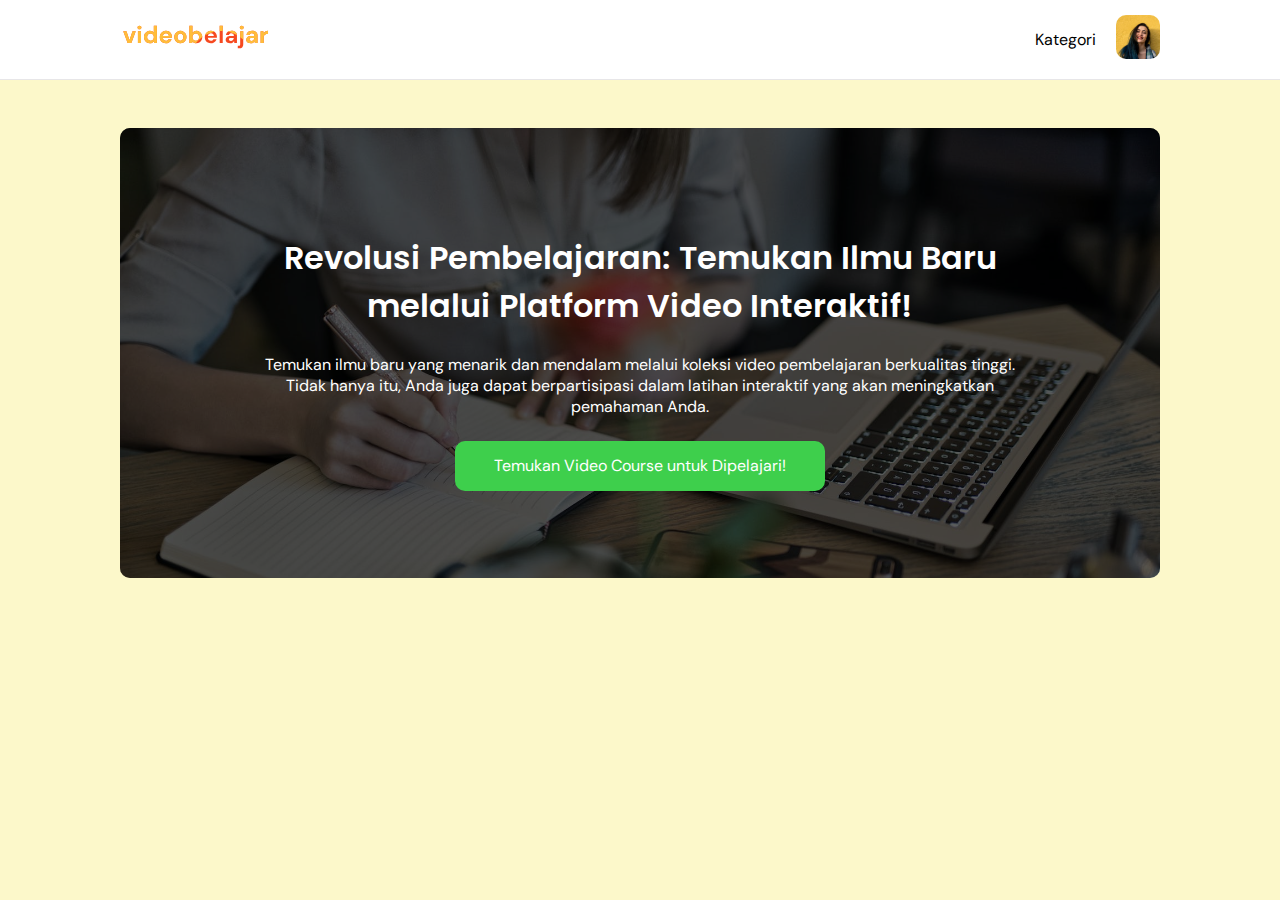
==== index.html @ d89c7fb4 "menambahkan banner utama" ====
<!DOCTYPE html>
<html lang="en">
<head>
    <meta charset="UTF-8">
    <meta name="viewport" content="width=device-width, initial-scale=1.0">
    <link rel="stylesheet" href="Styles/styles index.css">
    <link rel="preconnect" href="https://fonts.googleapis.com">
    <link rel="preconnect" href="https://fonts.gstatic.com" crossorigin>
    <link href="https://fonts.googleapis.com/css2?family=DM+Sans:ital,opsz,wght@0,9..40,100..1000;1,9..40,100..1000&family=Lato:ital,wght@0,100;0,300;0,400;0,700;0,900;1,100;1,300;1,400;1,700;1,900&display=swap" rel="stylesheet">
    <link href="https://fonts.googleapis.com/css2?family=DM+Sans:ital,opsz,wght@0,9..40,100..1000;1,9..40,100..1000&family=Lato:ital,wght@0,100;0,300;0,400;0,700;0,900;1,100;1,300;1,400;1,700;1,900&family=Poppins:ital,wght@0,100;0,200;0,300;0,400;0,500;0,600;0,700;0,800;0,900;1,100;1,200;1,300;1,400;1,500;1,600;1,700;1,800;1,900&display=swap" rel="stylesheet">
    <link rel="stylesheet" href="https://cdnjs.cloudflare.com/ajax/libs/font-awesome/6.7.2/css/all.min.css" integrity="sha512-Evv84Mr4kqVGRNSgIGL/F/aIDqQb7xQ2vcrdIwxfjThSH8CSR7PBEakCr51Ck+w+/U6swU2Im1vVX0SVk9ABhg==" crossorigin="anonymous" referrerpolicy="no-referrer" />
</head>
<body>

    <header>
        <nav>
            <ul class="nav-bar">
                <li class="logo"><a href="index.html"><img src="img/Logo_videobelajar.svg" alt="logo"></a></li>
                <input type="checkbox" id="check">
                <span class="menu">
                    <li><a href="#">Kategori</a></li>
                    <li><a href="#"><img src="img/Icon/Avatar/Avatar.svg" alt=""></a></li>
                    <label for="check" class="close-menu"><i class="fas fa-times"></i></label>
                </span>
                <label for="check" class="open-menu"><i class="fas fa-bars"></i></label>
            </ul>
        </nav>
    </header>

    <div class="background-utama">
        <div class="gradient"></div>
        <div class="content">
            <h1>
                Revolusi Pembelajaran: Temukan Ilmu Baru melalui Platform Video Interaktif!
            </h1>

            <p>
                Temukan ilmu baru yang menarik dan mendalam melalui koleksi video pembelajaran berkualitas tinggi. Tidak hanya itu, Anda juga dapat berpartisipasi dalam latihan interaktif yang akan meningkatkan pemahaman Anda.
            </p>

            <button>
                Temukan Video Course untuk Dipelajari!
            </button>
        </div>
    </div>
    
</body>
</html>
---- Styles/styles index.css ----
*{
    box-sizing: border-box;
    margin: 0;
    padding: 0;
    font-family: 'DM Sans', sans-serif;
    /* font-size: 16px; */
}

h1{
    font-family: "Poppins", sans-serif;
    font-weight: 600;
}

body{
    background-color: #fcf8ca;
    display: flex;
    justify-content: center;
    /* align-items: center; */
    min-height: 100vh;
    padding: 128px 120px;
}


header{
    width: 100%;
    position: fixed;
    top: 0;
    left: 0;
    z-index: 100;
}


/* header */

.nav-bar{
    width: 100%;
    display: flex;
    justify-content: space-between;
    align-items: center;
    list-style: none;
    position: relative;
    border-bottom: 1px solid #3A35411F;
    height: 80px;
    padding: 12px 120px;
    background-color: white;
}

.menu {
    display: flex;
    gap: 20px;
    align-items: center;
}

.menu li a{
    display: inline-block;
    text-decoration: none;
    color: black;
}

.open-menu , .close-menu {
    position: absolute;
    color: black;
    cursor: pointer;
    font-size: 1.5rem;
    display: none;
}

.open-menu {
    top: 50%;
    right: 20px;
    transform: translateY(-50%);
}

.close-menu {
    top: 24px;
    right: 21px;
}

#check {
    display: none;
}

/* background utama */
.background-utama {
    width: 100%;
    height: 450px;
    background-image: url(../img/Background_Image/Backgorund_banner.jpg );
    background-size: cover;
    display: flex;
    justify-content: center;
    align-items: center;
    text-align: center;
    position: relative;
    border-radius: 10px;
    position: relative;
}

.content{
    height: 100%;
    width: 100%;
    color: white;
    display: flex;
    flex-direction: column;
    align-items: center;
    justify-content: center;
    padding: 82px 140px 64px 140px;
    gap: 24px;
    border-radius: 10px;
    z-index: 2;
}

.gradient{
    height: 100%;
    width: 100%;
    background-color: #000000CC;
    opacity: 80%;
    position: absolute;
    border-radius: 10px;
}

.background-utama .content button{
    width: 370px;
    height: 50px;
    background-color: #3ECF4C;
    border: none;
    border-radius: 10px;
    cursor: pointer;
    color: white;
    font-size: 1rem;
    
}


/* responsive*/
@media (max-width: 910px){
    /* penulisan */
    div *{
        font-size: 14px;
    }
    h1{
        font-size: 24px;
    }

    .nav-bar{
        padding: 16px 24px;
    }

    /* menampilkan hamburger menu */
    .menu{
        flex-direction: column-reverse;
        align-items: center;
        justify-content: center;
        width: 60%;
        height: 100vh;
        position: fixed;
        top: 0;
        right: -100%;
        z-index: 10;
        background-color: white;
        transition: all 0.2s ease-in-out;
    }
    
    .menu li{
        margin-top: 40px;
    }

    .open-menu, .close-menu{
        display: block;
    }
    #check:checked ~ .menu {
        right: 0;
    }

    /* banner utama */
    .background-utama{
        height: 550px;
        width: 320px;
    }
    .content{
        padding: 64px 20px;
    }

    .background-utama .content button{
        height: fit-content;
        width: fit-content;
    }
    
}
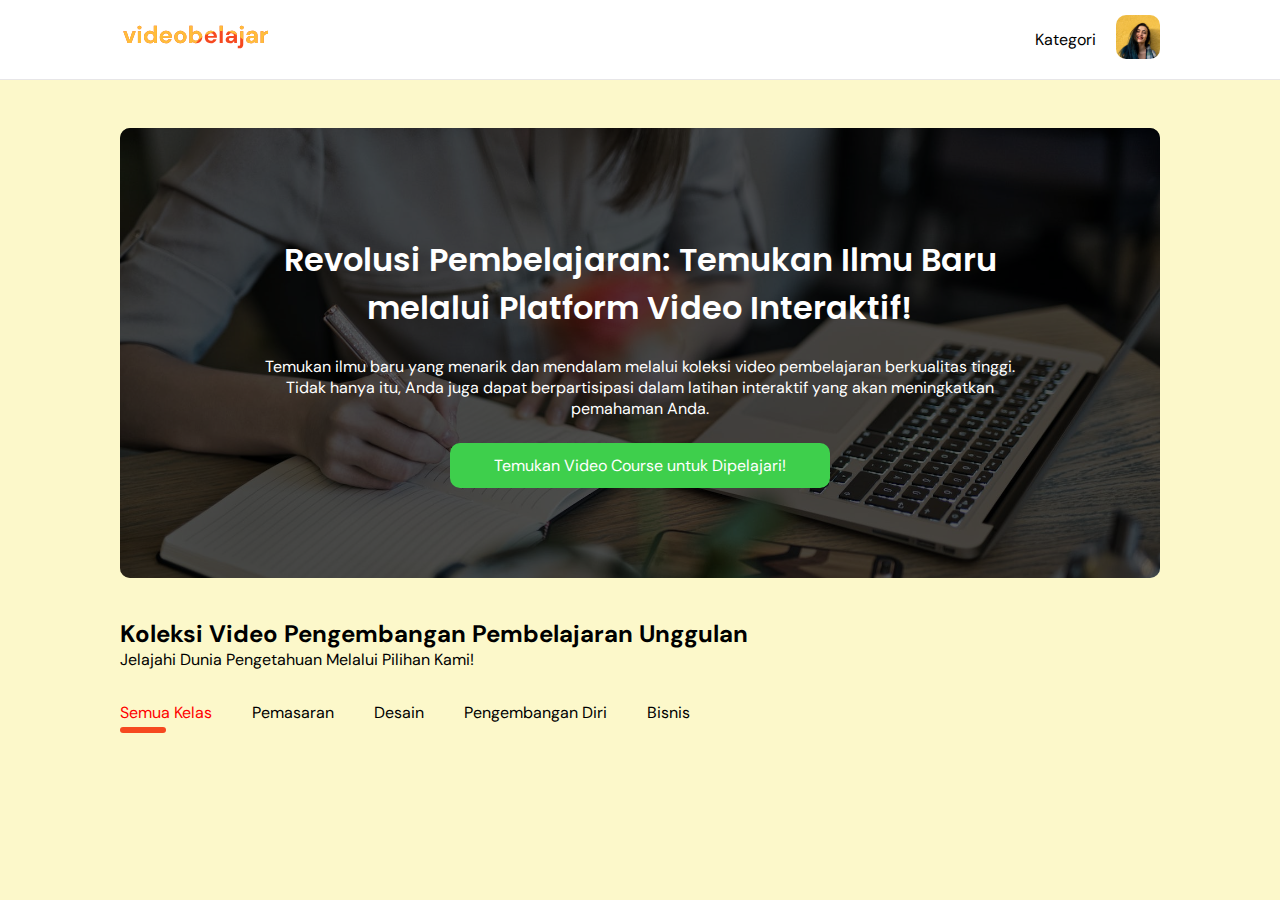
==== commit c64a8c60: "menambahkan kelksi judul dan kategori" ====
--- a/index.html
+++ b/index.html
@@ -43,6 +43,31 @@
             </button>
         </div>
     </div>
+
+    <div class="kumpulan-video">
+        <div class="judul-kumpulan">
+            <h2>
+                Koleksi Video Pengembangan Pembelajaran Unggulan
+            </h2>
+            <p>
+                Jelajahi Dunia Pengetahuan Melalui Pilihan Kami!
+            </p>
+        </div>
+
+        <div class="kategori-video">
+            <ul>
+                <li><span>Semua Kelas</span></li>
+                <li>Pemasaran</li>
+                <li>Desain</li>
+                <li>Pengembangan Diri</li>
+                <li>Bisnis</li>
+            </ul>
+        </div>
+
+        <div class="card">
+            
+        </div>
+    </div>
     
 </body>
 </html>--- a/Styles/styles index.css
+++ b/Styles/styles index.css
@@ -14,10 +14,13 @@
 body{
     background-color: #fcf8ca;
     display: flex;
-    justify-content: center;
+    align-items: center;
+    /* justify-content: center; */
     /* align-items: center; */
+    flex-direction: column;
     min-height: 100vh;
     padding: 128px 120px;
+    gap: 40px;
 }
 
 
@@ -119,16 +122,56 @@
 }
 
 .background-utama .content button{
-    width: 370px;
-    height: 50px;
+    width: 50%;
+    height: 15%;
     background-color: #3ECF4C;
     border: none;
     border-radius: 10px;
     cursor: pointer;
     color: white;
     font-size: 1rem;
-    
-}
+}
+
+/* kumpulan video */
+
+.kumpulan-video{
+    width: 100%;
+    display: flex;
+    flex-direction: column;
+    gap: 32px;    
+}
+.kategori-video{
+    position: relative;
+}
+
+.kategori-video ul{
+    display: flex;
+    align-items: center;
+    gap: 40px;
+}
+
+.kategori-video ul li{
+    display: inline-block;
+}
+
+.kategori-video ul li span{
+    color: red;
+    position: relative;
+}
+
+
+.kumpulan-video .kategori-video ul li span::after{
+    content: "";
+    position: absolute;
+    bottom: 0;
+    transform: translateY(10px);
+    left: 0;
+    width: 50%;
+    height: 6px;
+    background-color: #F64920;
+    border-radius: 10px;
+}
+
 
 
 /* responsive*/
@@ -143,6 +186,10 @@
 
     .nav-bar{
         padding: 16px 24px;
+    }
+
+    body{
+        padding: 100px 24px;
     }
 
     /* menampilkan hamburger menu */
@@ -172,17 +219,8 @@
     }
 
     /* banner utama */
-    .background-utama{
-        height: 550px;
-        width: 320px;
-    }
     .content{
         padding: 64px 20px;
     }
-
-    .background-utama .content button{
-        height: fit-content;
-        width: fit-content;
-    }
     
 }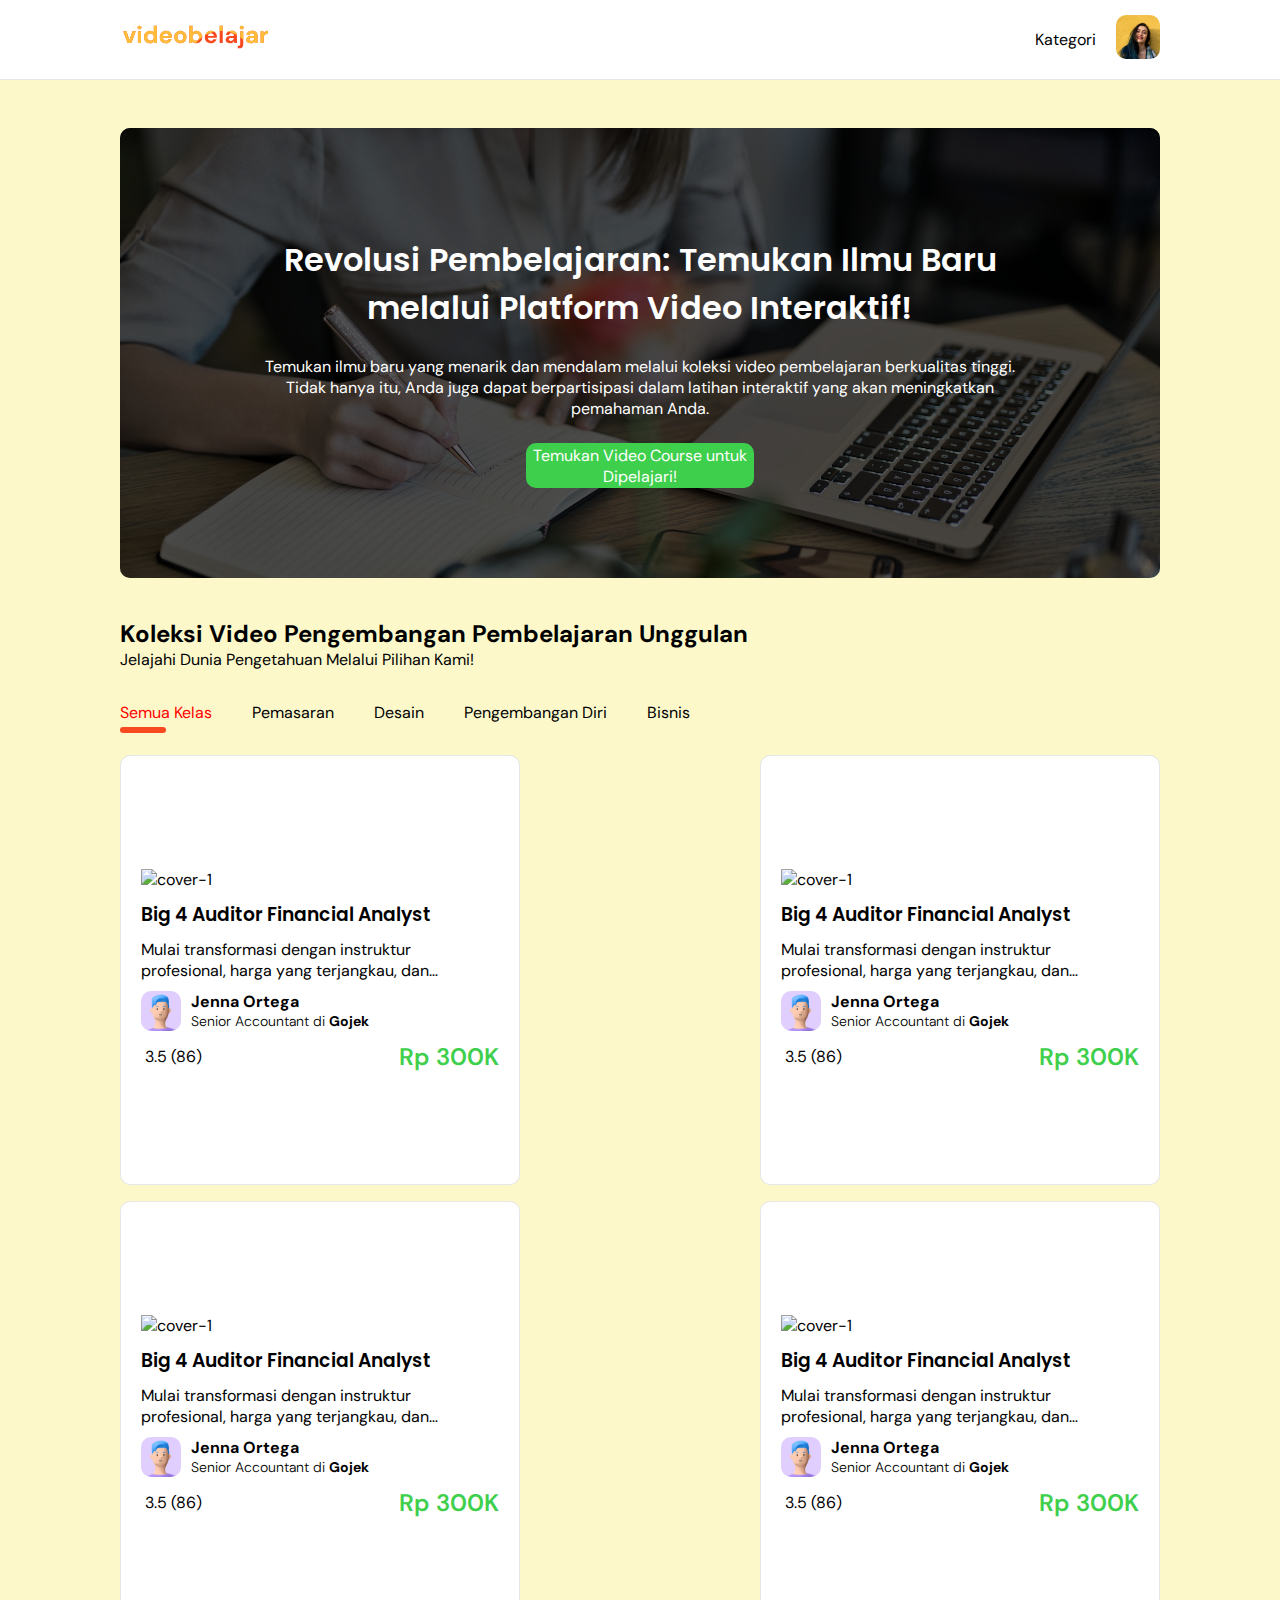
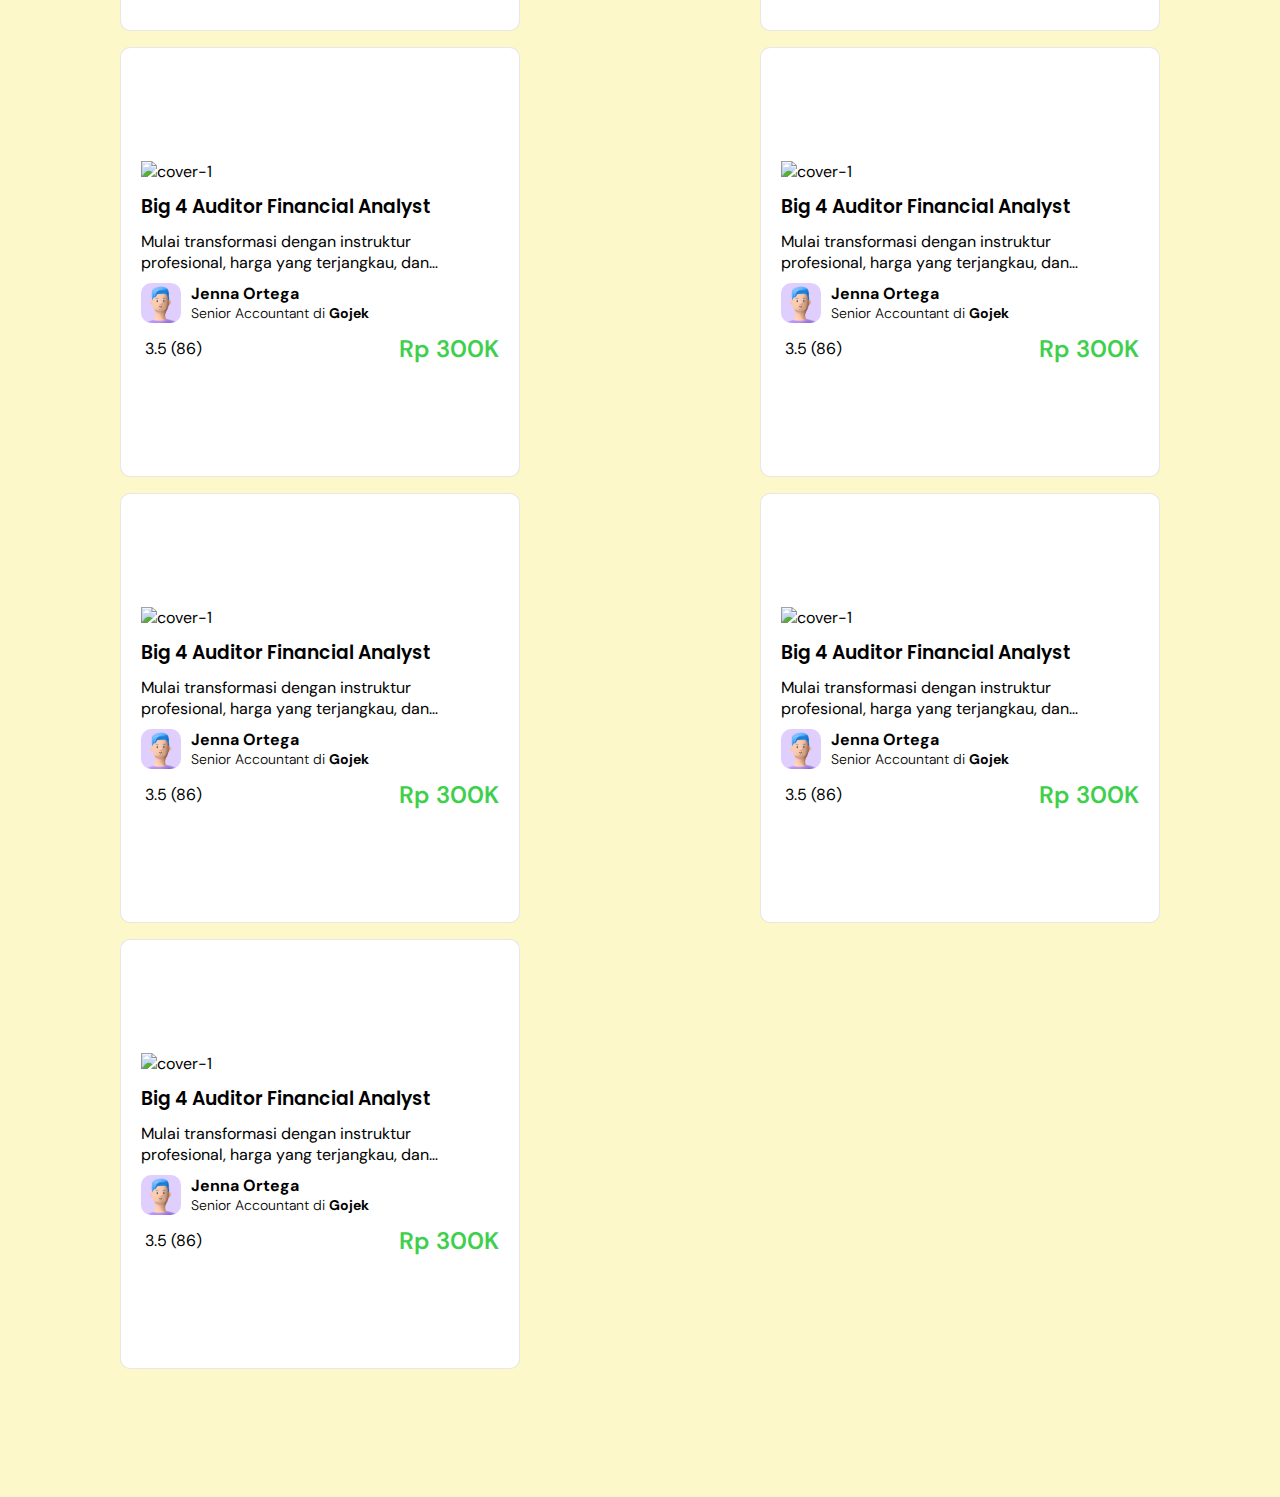
==== commit 86a4f42c: "menambahkan video tetapi display berantakan" ====
--- a/index.html
+++ b/index.html
@@ -56,15 +56,213 @@
 
         <div class="kategori-video">
             <ul>
-                <li><span>Semua Kelas</span></li>
-                <li>Pemasaran</li>
-                <li>Desain</li>
-                <li>Pengembangan Diri</li>
-                <li>Bisnis</li>
+                <li><a href="#" class="first">Semua Kelas</a></li>
+                <li><a href="#">Pemasaran</a></li>
+                <li><a href="#">Desain</a></li>
+                <li><a href="#">Pengembangan Diri</a></li>
+                <li><a href="#">Bisnis</a></li>
             </ul>
         </div>
 
-        <div class="card">
+        <div class="box-card">
+
+            <div class="card">
+                <div class="main-card">
+                    <img src="img/Icon/Cover/Rectangle 22957-1.svg" alt="cover-1">
+                    <h3>Big 4 Auditor Financial Analyst</h3>
+                    <p class="potong-text">Mulai transformasi dengan instruktur profesional, harga yang terjangkau, dan kurikulum terbaik</p>
+                    <div class="author">
+                        <img src="img/Icon/Avatar/Avatar-1.svg" alt="">
+                        <div class="nama">
+                            <p class="nama-author">Jenna Ortega</p>
+                            <p class="jabatan">Senior Accountant di <span class="bold">Gojek</span></p>
+                        </div>
+                    </div>
+                    <div class="rating-harga">
+                        <div class="rating">
+                            <img src="img/Rating.svg" alt="">
+                            <span class="jumlah-rating">3.5 (86)</span>
+                        </div>
+                        <p class="harga">Rp 300K</p>
+                    </div>
+                </div>
+            </div>
+
+            <div class="card">
+                <div class="main-card">
+                    <img src="img/Icon/Cover/Rectangle 22957-1.svg" alt="cover-1">
+                    <h3>Big 4 Auditor Financial Analyst</h3>
+                    <p class="potong-text">Mulai transformasi dengan instruktur profesional, harga yang terjangkau, dan kurikulum terbaik</p>
+                    <div class="author">
+                        <img src="img/Icon/Avatar/Avatar-1.svg" alt="">
+                        <div class="nama">
+                            <p class="nama-author">Jenna Ortega</p>
+                            <p class="jabatan">Senior Accountant di <span class="bold">Gojek</span></p>
+                        </div>
+                    </div>
+                    <div class="rating-harga">
+                        <div class="rating">
+                            <img src="img/Rating.svg" alt="">
+                            <span class="jumlah-rating">3.5 (86)</span>
+                        </div>
+                        <p class="harga">Rp 300K</p>
+                    </div>
+                </div>
+            </div>
+            
+            <div class="card">
+                <div class="main-card">
+                    <img src="img/Icon/Cover/Rectangle 22957-1.svg" alt="cover-1">
+                    <h3>Big 4 Auditor Financial Analyst</h3>
+                    <p class="potong-text">Mulai transformasi dengan instruktur profesional, harga yang terjangkau, dan kurikulum terbaik</p>
+                    <div class="author">
+                        <img src="img/Icon/Avatar/Avatar-1.svg" alt="">
+                        <div class="nama">
+                            <p class="nama-author">Jenna Ortega</p>
+                            <p class="jabatan">Senior Accountant di <span class="bold">Gojek</span></p>
+                        </div>
+                    </div>
+                    <div class="rating-harga">
+                        <div class="rating">
+                            <img src="img/Rating.svg" alt="">
+                            <span class="jumlah-rating">3.5 (86)</span>
+                        </div>
+                        <p class="harga">Rp 300K</p>
+                    </div>
+                </div>
+            </div>
+            
+            <div class="card">
+                <div class="main-card">
+                    <img src="img/Icon/Cover/Rectangle 22957-1.svg" alt="cover-1">
+                    <h3>Big 4 Auditor Financial Analyst</h3>
+                    <p class="potong-text">Mulai transformasi dengan instruktur profesional, harga yang terjangkau, dan kurikulum terbaik</p>
+                    <div class="author">
+                        <img src="img/Icon/Avatar/Avatar-1.svg" alt="">
+                        <div class="nama">
+                            <p class="nama-author">Jenna Ortega</p>
+                            <p class="jabatan">Senior Accountant di <span class="bold">Gojek</span></p>
+                        </div>
+                    </div>
+                    <div class="rating-harga">
+                        <div class="rating">
+                            <img src="img/Rating.svg" alt="">
+                            <span class="jumlah-rating">3.5 (86)</span>
+                        </div>
+                        <p class="harga">Rp 300K</p>
+                    </div>
+                </div>
+            </div>
+            
+            <div class="card">
+                <div class="main-card">
+                    <img src="img/Icon/Cover/Rectangle 22957-1.svg" alt="cover-1">
+                    <h3>Big 4 Auditor Financial Analyst</h3>
+                    <p class="potong-text">Mulai transformasi dengan instruktur profesional, harga yang terjangkau, dan kurikulum terbaik</p>
+                    <div class="author">
+                        <img src="img/Icon/Avatar/Avatar-1.svg" alt="">
+                        <div class="nama">
+                            <p class="nama-author">Jenna Ortega</p>
+                            <p class="jabatan">Senior Accountant di <span class="bold">Gojek</span></p>
+                        </div>
+                    </div>
+                    <div class="rating-harga">
+                        <div class="rating">
+                            <img src="img/Rating.svg" alt="">
+                            <span class="jumlah-rating">3.5 (86)</span>
+                        </div>
+                        <p class="harga">Rp 300K</p>
+                    </div>
+                </div>
+            </div>
+            
+            <div class="card">
+                <div class="main-card">
+                    <img src="img/Icon/Cover/Rectangle 22957-1.svg" alt="cover-1">
+                    <h3>Big 4 Auditor Financial Analyst</h3>
+                    <p class="potong-text">Mulai transformasi dengan instruktur profesional, harga yang terjangkau, dan kurikulum terbaik</p>
+                    <div class="author">
+                        <img src="img/Icon/Avatar/Avatar-1.svg" alt="">
+                        <div class="nama">
+                            <p class="nama-author">Jenna Ortega</p>
+                            <p class="jabatan">Senior Accountant di <span class="bold">Gojek</span></p>
+                        </div>
+                    </div>
+                    <div class="rating-harga">
+                        <div class="rating">
+                            <img src="img/Rating.svg" alt="">
+                            <span class="jumlah-rating">3.5 (86)</span>
+                        </div>
+                        <p class="harga">Rp 300K</p>
+                    </div>
+                </div>
+            </div>
+            
+            <div class="card">
+                <div class="main-card">
+                    <img src="img/Icon/Cover/Rectangle 22957-1.svg" alt="cover-1">
+                    <h3>Big 4 Auditor Financial Analyst</h3>
+                    <p class="potong-text">Mulai transformasi dengan instruktur profesional, harga yang terjangkau, dan kurikulum terbaik</p>
+                    <div class="author">
+                        <img src="img/Icon/Avatar/Avatar-1.svg" alt="">
+                        <div class="nama">
+                            <p class="nama-author">Jenna Ortega</p>
+                            <p class="jabatan">Senior Accountant di <span class="bold">Gojek</span></p>
+                        </div>
+                    </div>
+                    <div class="rating-harga">
+                        <div class="rating">
+                            <img src="img/Rating.svg" alt="">
+                            <span class="jumlah-rating">3.5 (86)</span>
+                        </div>
+                        <p class="harga">Rp 300K</p>
+                    </div>
+                </div>
+            </div>
+            
+            <div class="card">
+                <div class="main-card">
+                    <img src="img/Icon/Cover/Rectangle 22957-1.svg" alt="cover-1">
+                    <h3>Big 4 Auditor Financial Analyst</h3>
+                    <p class="potong-text">Mulai transformasi dengan instruktur profesional, harga yang terjangkau, dan kurikulum terbaik</p>
+                    <div class="author">
+                        <img src="img/Icon/Avatar/Avatar-1.svg" alt="">
+                        <div class="nama">
+                            <p class="nama-author">Jenna Ortega</p>
+                            <p class="jabatan">Senior Accountant di <span class="bold">Gojek</span></p>
+                        </div>
+                    </div>
+                    <div class="rating-harga">
+                        <div class="rating">
+                            <img src="img/Rating.svg" alt="">
+                            <span class="jumlah-rating">3.5 (86)</span>
+                        </div>
+                        <p class="harga">Rp 300K</p>
+                    </div>
+                </div>
+            </div>
+            
+            <div class="card">
+                <div class="main-card">
+                    <img src="img/Icon/Cover/Rectangle 22957-1.svg" alt="cover-1">
+                    <h3>Big 4 Auditor Financial Analyst</h3>
+                    <p class="potong-text">Mulai transformasi dengan instruktur profesional, harga yang terjangkau, dan kurikulum terbaik</p>
+                    <div class="author">
+                        <img src="img/Icon/Avatar/Avatar-1.svg" alt="">
+                        <div class="nama">
+                            <p class="nama-author">Jenna Ortega</p>
+                            <p class="jabatan">Senior Accountant di <span class="bold">Gojek</span></p>
+                        </div>
+                    </div>
+                    <div class="rating-harga">
+                        <div class="rating">
+                            <img src="img/Rating.svg" alt="">
+                            <span class="jumlah-rating">3.5 (86)</span>
+                        </div>
+                        <p class="harga">Rp 300K</p>
+                    </div>
+                </div>
+            </div>
             
         </div>
     </div>
--- a/Styles/styles index.css
+++ b/Styles/styles index.css
@@ -6,7 +6,7 @@
     /* font-size: 16px; */
 }
 
-h1{
+h1, h3{
     font-family: "Poppins", sans-serif;
     font-weight: 600;
 }
@@ -122,7 +122,7 @@
 }
 
 .background-utama .content button{
-    width: 50%;
+    width: 30%;
     height: 15%;
     background-color: #3ECF4C;
     border: none;
@@ -150,17 +150,22 @@
     gap: 40px;
 }
 
-.kategori-video ul li{
+.kategori-video ul li {
     display: inline-block;
 }
 
-.kategori-video ul li span{
-    color: red;
-    position: relative;
-}
-
-
-.kumpulan-video .kategori-video ul li span::after{
+.kategori-video ul li a{
+    display: inline-block;
+    text-decoration: none;
+}
+
+.kategori-video ul li a{
+    color: black;
+    position: relative;
+}
+
+
+.kumpulan-video .kategori-video ul li .first::after{
     content: "";
     position: absolute;
     bottom: 0;
@@ -172,7 +177,75 @@
     border-radius: 10px;
 }
 
-
+.kumpulan-video .kategori-video ul li .first{
+    color: red;
+}
+
+/* kumpulan video */
+
+.box-card{
+    display: flex;
+    flex-wrap: wrap;
+    justify-content: space-between;
+    gap: 16px;
+}
+
+.card{
+    border: solid #3A35411F 1px;
+    background-color: white;
+    border-radius: 10px;
+    display: flex;
+    align-items: center;
+    justify-content: center;
+    padding: 20px;
+    gap: 20px;
+    width: 400px;
+    height: 430px;
+}
+
+.main-card{
+    display: flex;
+    flex-direction: column;
+    justify-content: center;
+    gap: 10px;
+}
+
+.author{
+    display: flex;
+    gap: 10px;
+}
+
+.author .nama-author{
+    font-weight: bold;
+}
+
+.author .jabatan{
+    font-size: 14px;
+    font-weight: 300;
+}
+
+.author .jabatan .bold{
+    font-weight: 700;
+}
+
+.rating-harga{
+    display: flex;
+    justify-content: space-between;
+    align-items: center;
+}
+
+.rating-harga .harga{
+    color: #3ECF4C;
+    font-size: 24px;
+    font-weight: 600;
+}
+
+.potong-text{
+    display: -webkit-box;
+    overflow: hidden;
+    -webkit-box-orient: vertical;
+    -webkit-line-clamp: 2;
+}
 
 /* responsive*/
 @media (max-width: 910px){
@@ -204,7 +277,6 @@
         right: -100%;
         z-index: 10;
         background-color: white;
-        transition: all 0.2s ease-in-out;
     }
     
     .menu li{
@@ -223,4 +295,5 @@
         padding: 64px 20px;
     }
     
-}+}
+
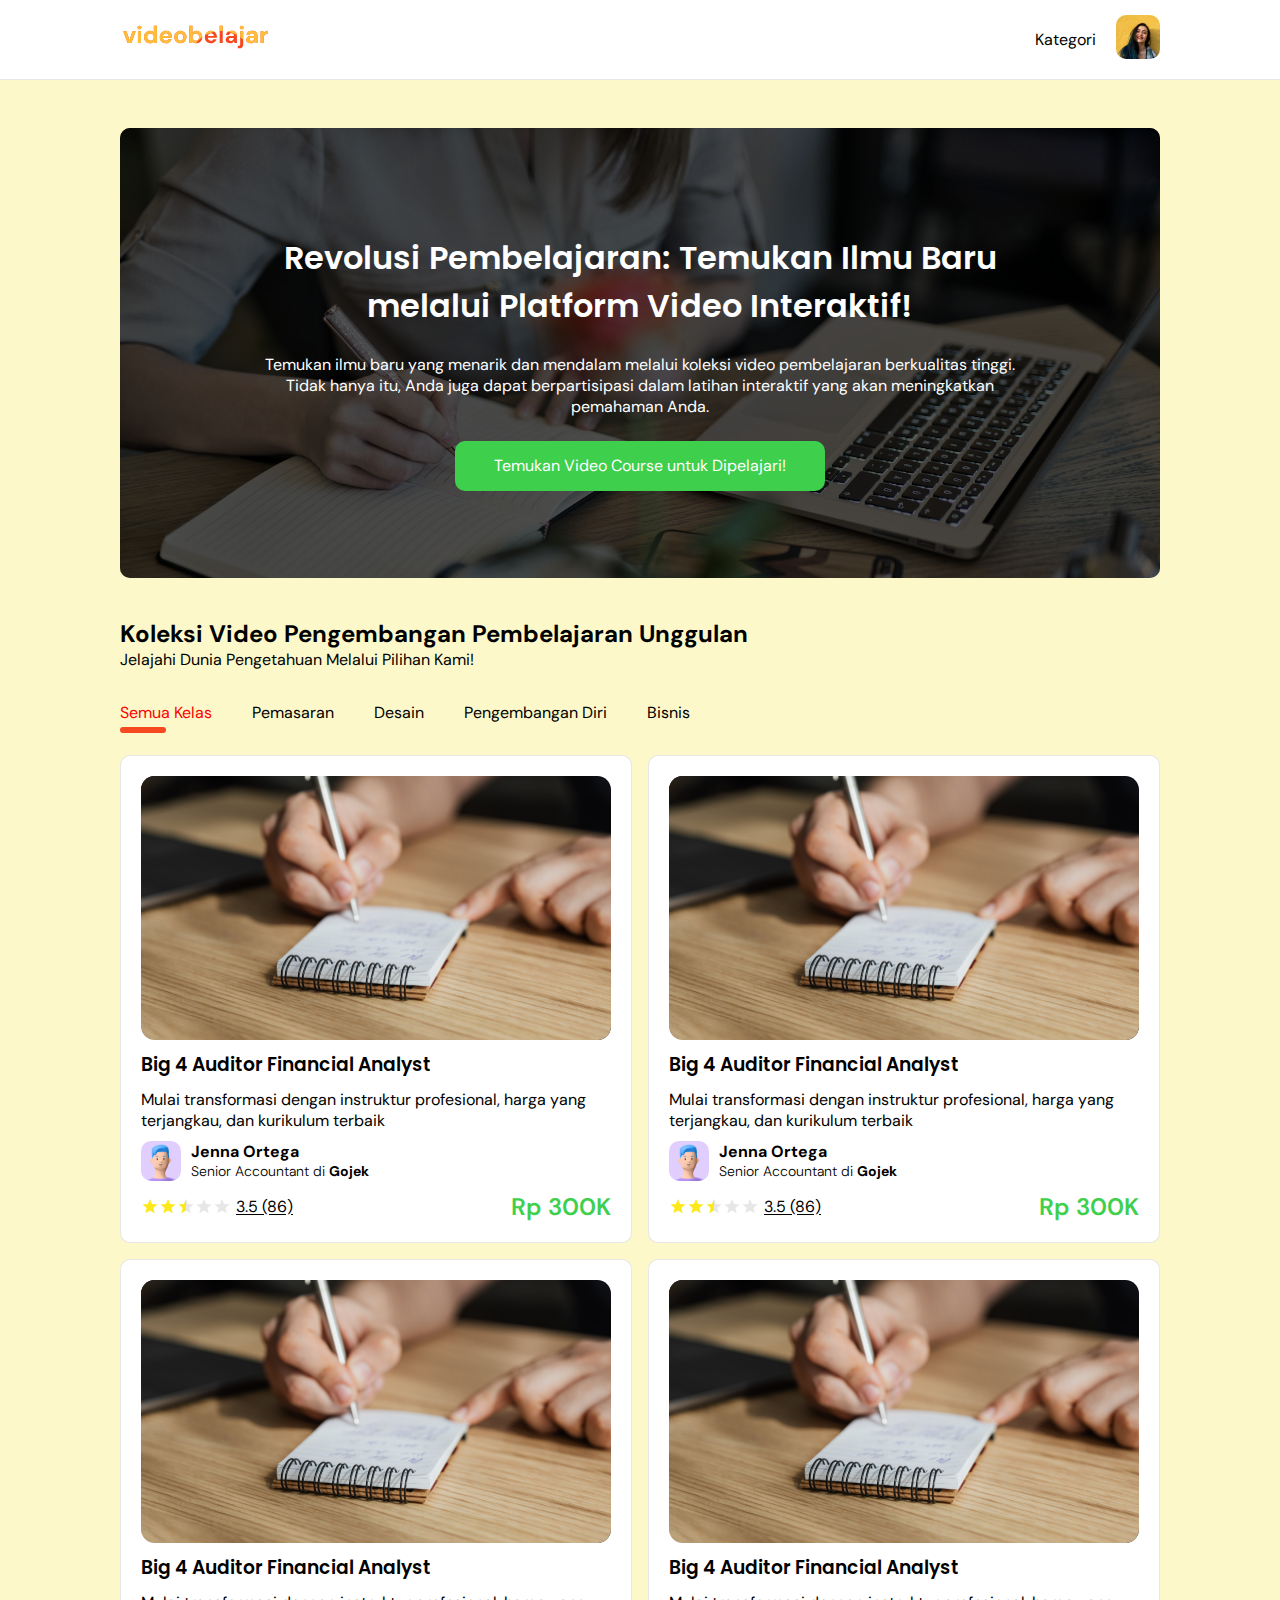
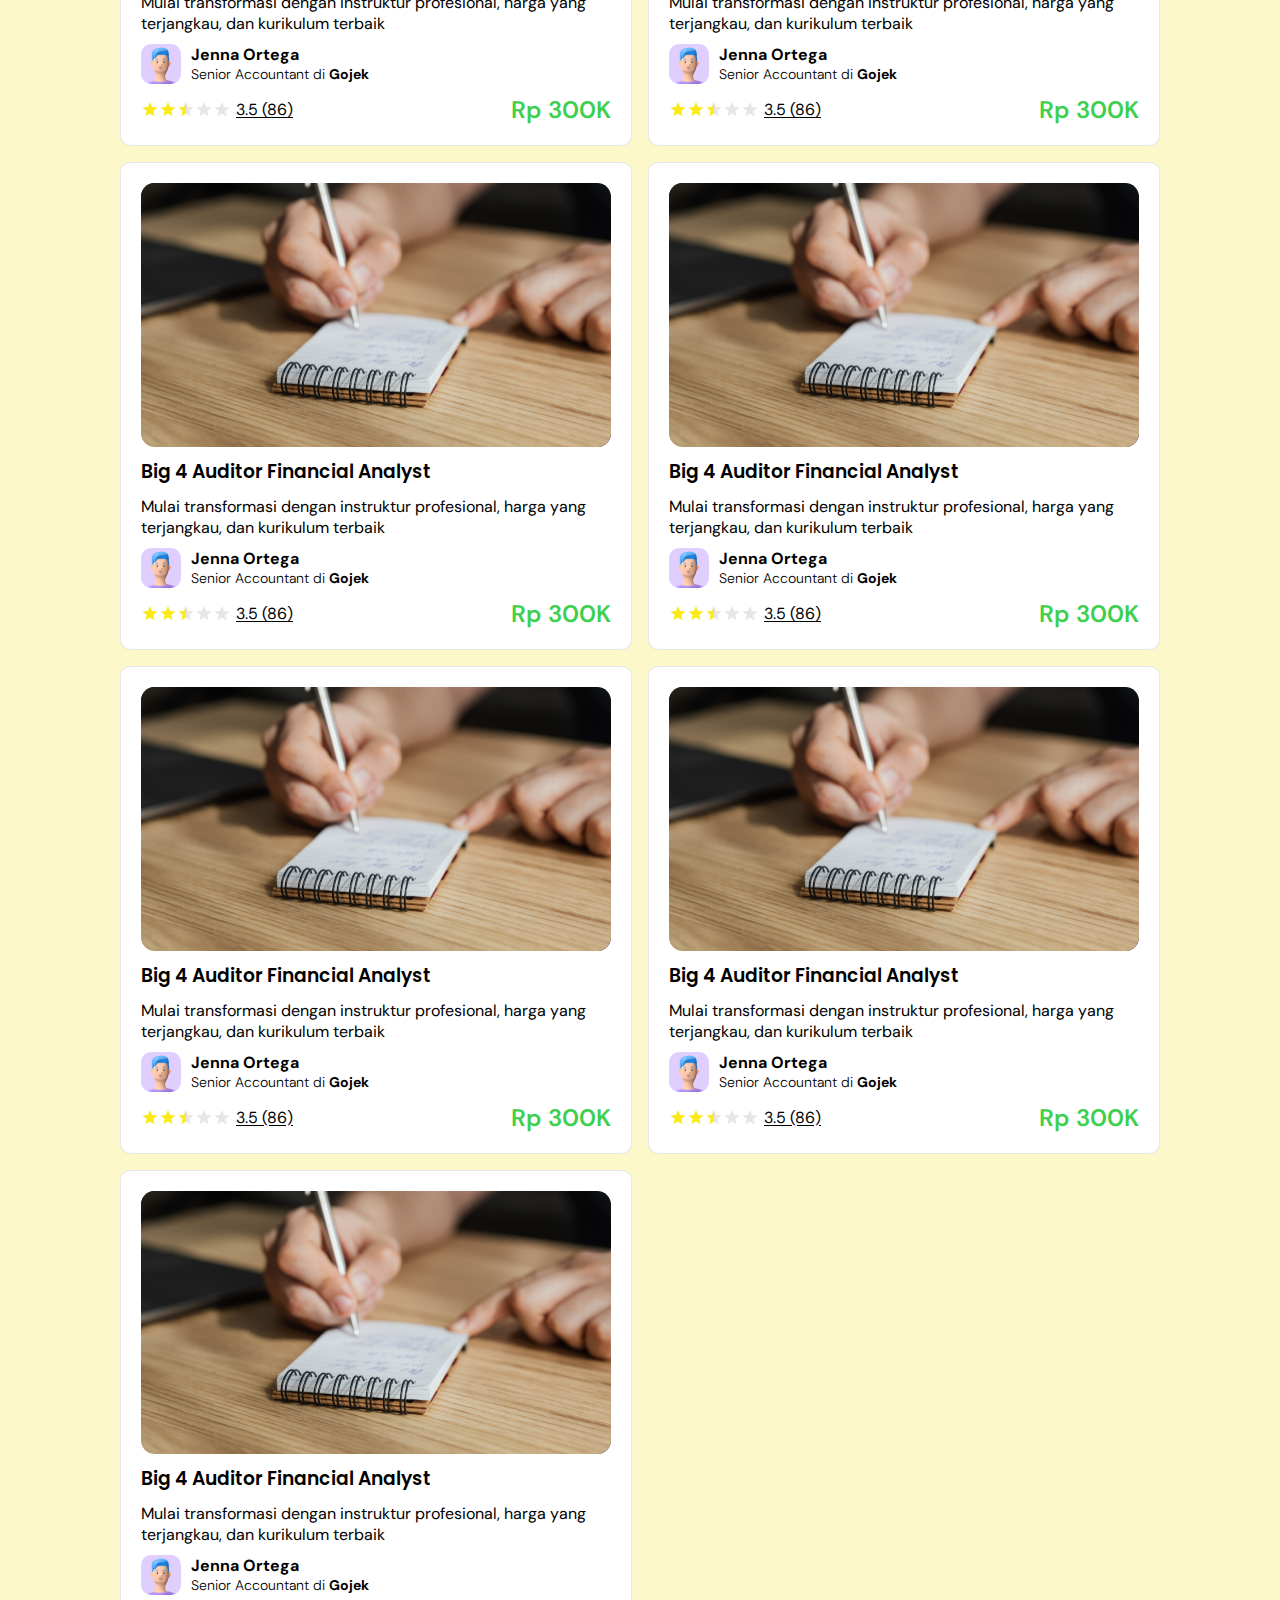
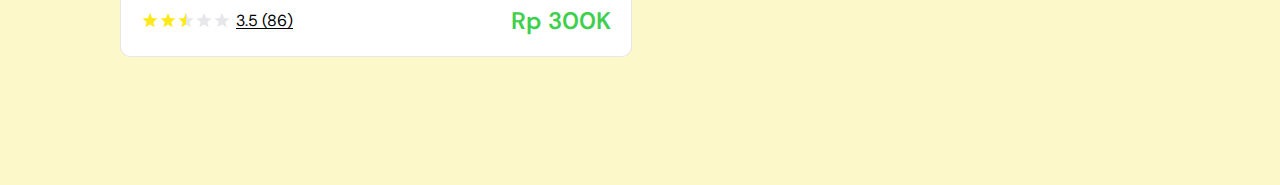
==== commit 44c1e19b: "menambahkan box course" ====
--- a/index.html
+++ b/index.html
@@ -80,7 +80,7 @@
                     </div>
                     <div class="rating-harga">
                         <div class="rating">
-                            <img src="img/Rating.svg" alt="">
+                            <img src="img/Rating.svg" alt="rating">
                             <span class="jumlah-rating">3.5 (86)</span>
                         </div>
                         <p class="harga">Rp 300K</p>
--- a/Styles/styles index.css
+++ b/Styles/styles index.css
@@ -15,8 +15,6 @@
     background-color: #fcf8ca;
     display: flex;
     align-items: center;
-    /* justify-content: center; */
-    /* align-items: center; */
     flex-direction: column;
     min-height: 100vh;
     padding: 128px 120px;
@@ -122,17 +120,18 @@
 }
 
 .background-utama .content button{
-    width: 30%;
-    height: 15%;
+    width: 370px;
+    height: 50px;
     background-color: #3ECF4C;
     border: none;
     border-radius: 10px;
     cursor: pointer;
     color: white;
     font-size: 1rem;
-}
-
-/* kumpulan video */
+    padding: 10px 26px;
+}
+
+/* kumpulan video judl */
 
 .kumpulan-video{
     width: 100%;
@@ -184,10 +183,22 @@
 /* kumpulan video */
 
 .box-card{
-    display: flex;
+    display: grid;
+    /* grid-template-rows: repeat(4, 430px); */
+    grid-template-columns: repeat(auto-fit, minmax(400px, 1fr));
+    gap: 16px;
+    /* border: solid; */
+    /* justify-content: center; */
+
+    /* display: flex;
     flex-wrap: wrap;
     justify-content: space-between;
-    gap: 16px;
+    justify-items: stretch; */
+}
+
+.grid-card{
+    width: 100%;
+    border: solid;
 }
 
 .card{
@@ -199,8 +210,8 @@
     justify-content: center;
     padding: 20px;
     gap: 20px;
-    width: 400px;
-    height: 430px;
+    width: 100%;
+    height: 100%;
 }
 
 .main-card{
@@ -232,6 +243,17 @@
     display: flex;
     justify-content: space-between;
     align-items: center;
+}
+
+.rating-harga .rating{
+    display: flex;
+    align-items: center;
+    gap: 5px;
+}
+
+.rating-harga .jumlah-rating{
+    text-decoration: underline;
+    text-underline-offset: 2px;    
 }
 
 .rating-harga .harga{
@@ -294,6 +316,13 @@
     .content{
         padding: 64px 20px;
     }
+
+    .background-utama .content button{
+        height: fit-content;
+        width: 100%;
+    }
+
+    /* kumpulan video */
     
 }
 
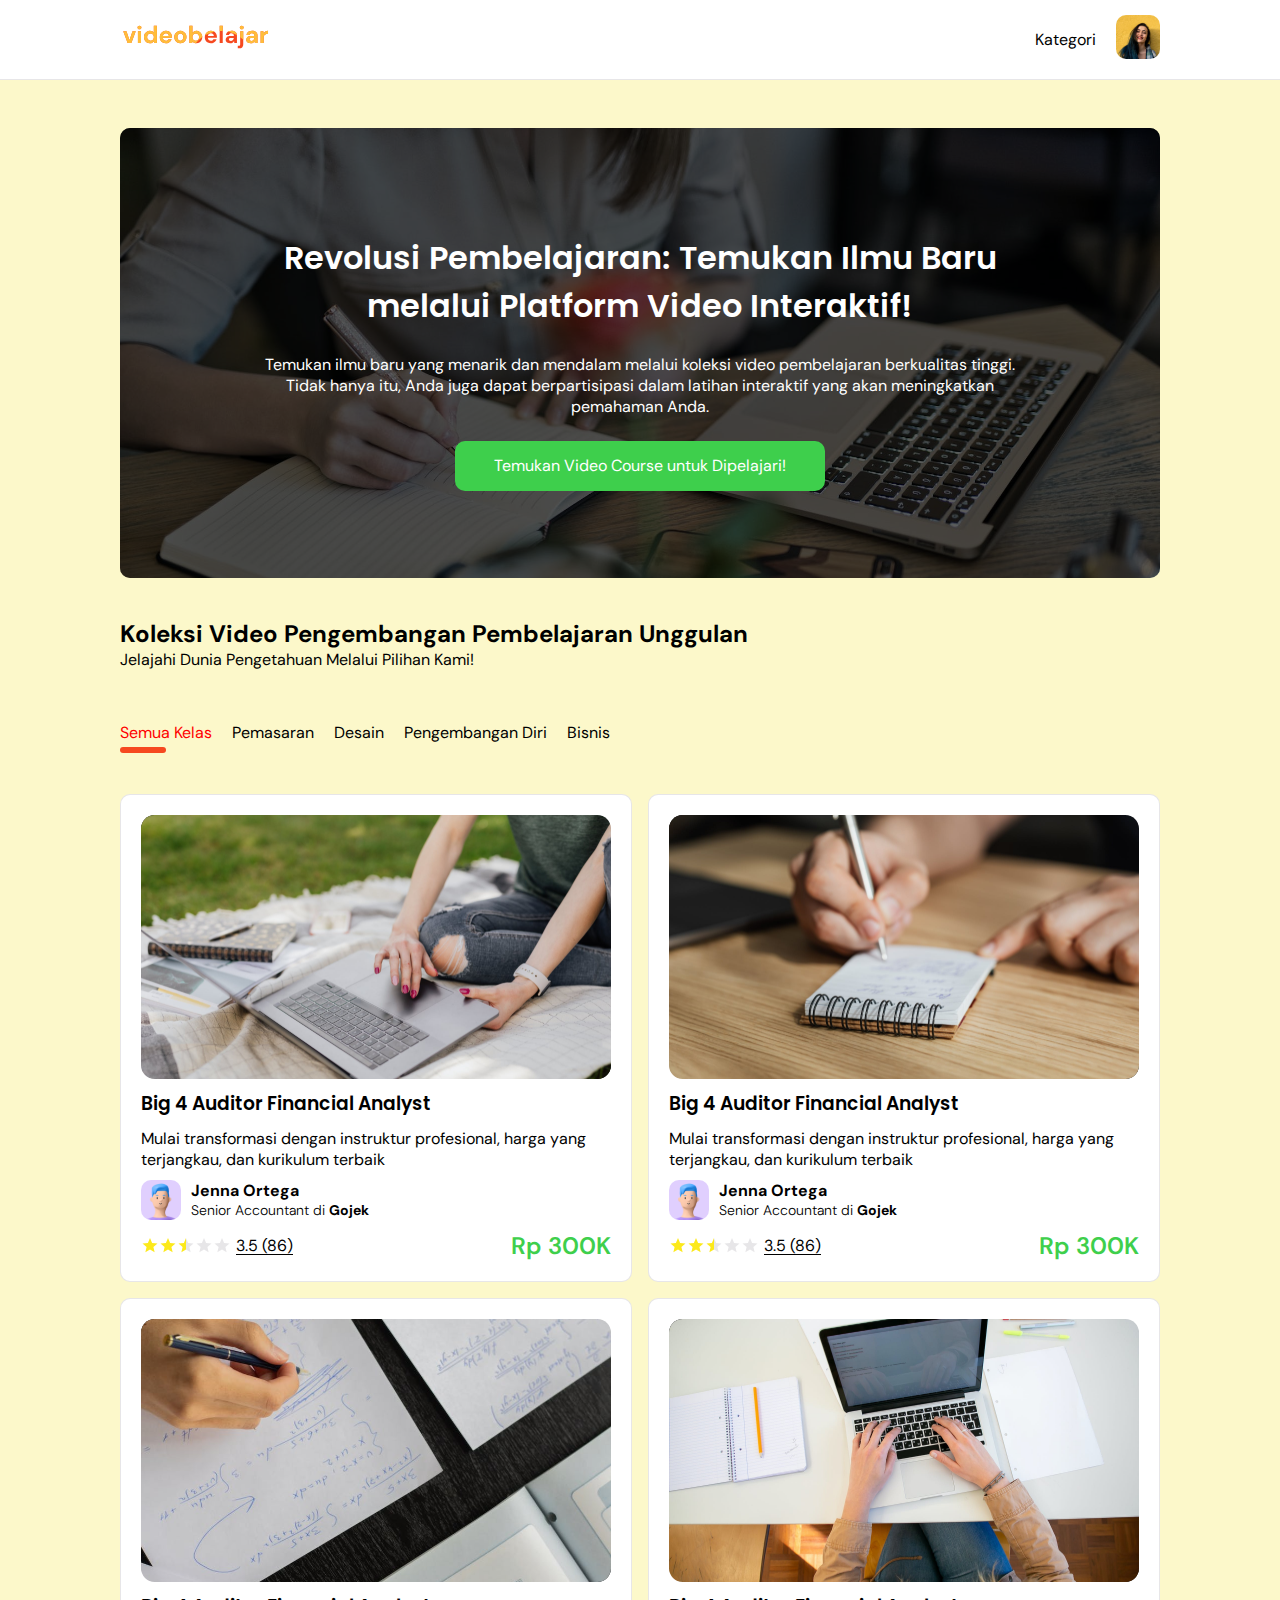
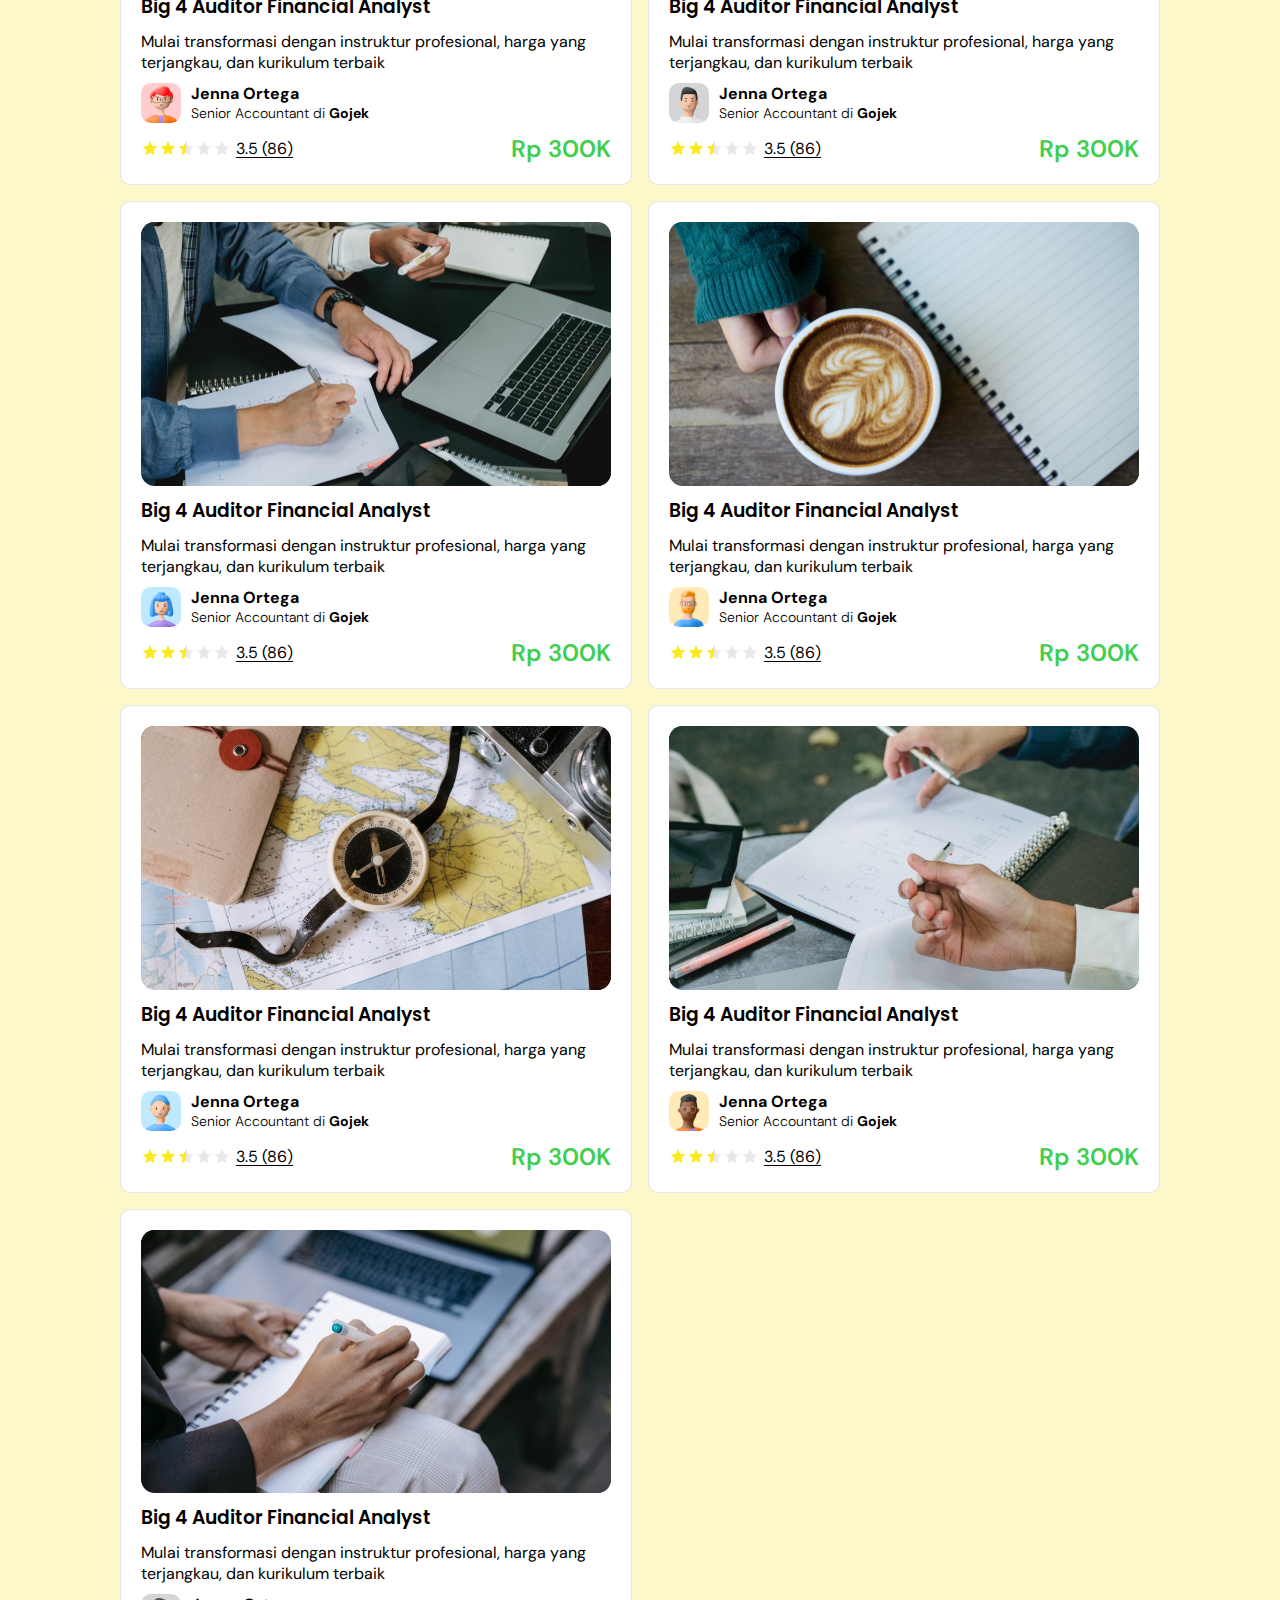
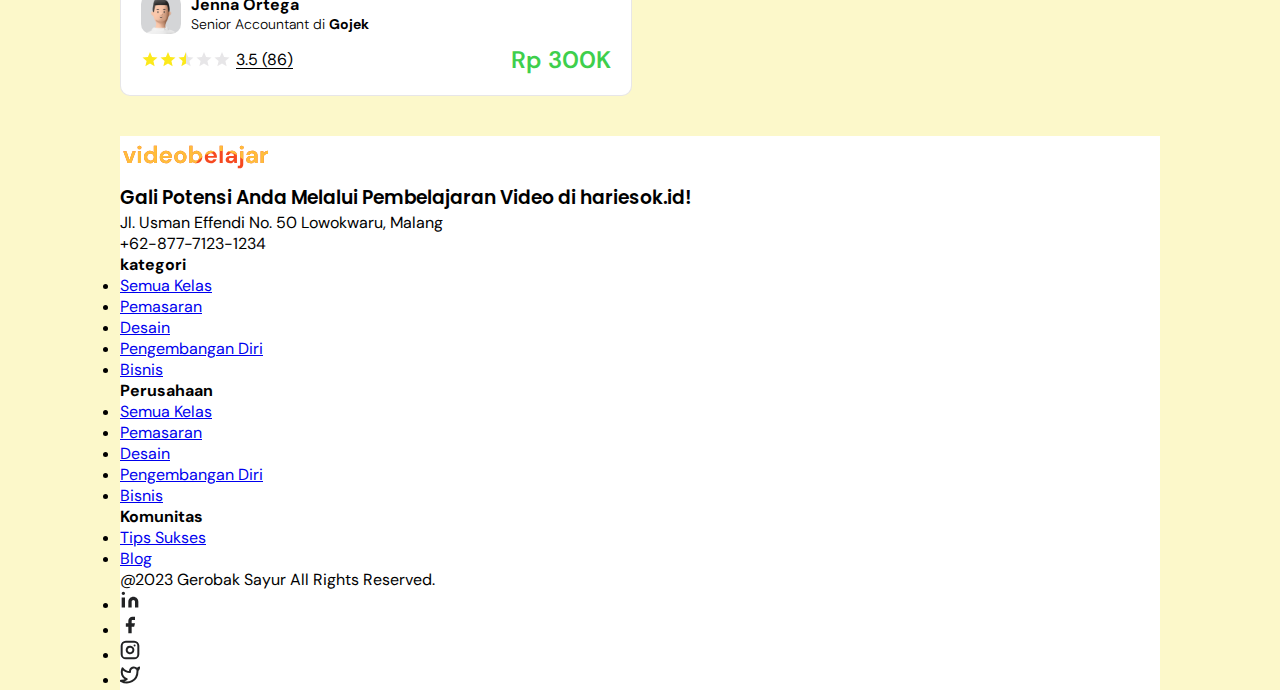
==== commit ccc4633d: "membenarkan padding dan memulai footer" ====
--- a/index.html
+++ b/index.html
@@ -68,190 +68,195 @@
 
             <div class="card">
                 <div class="main-card">
-                    <img src="img/Icon/Cover/Rectangle 22957-1.svg" alt="cover-1">
+                    <img src="img/Icon/Cover/Rectangle 22957.svg" alt="cover-1" class="gambar-course">
+        
+                    <h3>Big 4 Auditor Financial Analyst</h3>
+                    
+                    <p class="potong-text">Mulai transformasi dengan instruktur profesional, harga yang terjangkau, dan kurikulum terbaik</p>
+                    <div class="author">
+                        
+                        <img src="img/Icon/Avatar/Avatar-1.svg" alt="" class="Avatar" class="foto-author">
+                        
+                        <div class="nama">
+                            <p class="nama-author">Jenna Ortega</p>
+                            <p class="jabatan">Senior Accountant <span class="none">di <span class="bold">Gojek</span></span></p>
+                        </div>
+
+                    </div>
+                    <div class="rating-harga">
+                        <div class="rating">
+                            <img src="img/Rating.svg" alt="rating">
+                            <span class="jumlah-rating">3.5 (86)</span>
+                        </div>
+                        <p class="harga">Rp 300K</p>
+                    </div>
+                </div>
+            </div>
+
+            <div class="card">
+                <div class="main-card">
+                    <img src="img/Icon/Cover/Rectangle 22957-1.svg" alt="cover-1" class="gambar-course">
                     <h3>Big 4 Auditor Financial Analyst</h3>
                     <p class="potong-text">Mulai transformasi dengan instruktur profesional, harga yang terjangkau, dan kurikulum terbaik</p>
                     <div class="author">
                         <img src="img/Icon/Avatar/Avatar-1.svg" alt="">
                         <div class="nama">
                             <p class="nama-author">Jenna Ortega</p>
-                            <p class="jabatan">Senior Accountant di <span class="bold">Gojek</span></p>
-                        </div>
-                    </div>
-                    <div class="rating-harga">
-                        <div class="rating">
-                            <img src="img/Rating.svg" alt="rating">
-                            <span class="jumlah-rating">3.5 (86)</span>
-                        </div>
-                        <p class="harga">Rp 300K</p>
-                    </div>
-                </div>
-            </div>
-
-            <div class="card">
-                <div class="main-card">
-                    <img src="img/Icon/Cover/Rectangle 22957-1.svg" alt="cover-1">
-                    <h3>Big 4 Auditor Financial Analyst</h3>
-                    <p class="potong-text">Mulai transformasi dengan instruktur profesional, harga yang terjangkau, dan kurikulum terbaik</p>
-                    <div class="author">
-                        <img src="img/Icon/Avatar/Avatar-1.svg" alt="">
-                        <div class="nama">
-                            <p class="nama-author">Jenna Ortega</p>
-                            <p class="jabatan">Senior Accountant di <span class="bold">Gojek</span></p>
-                        </div>
-                    </div>
-                    <div class="rating-harga">
-                        <div class="rating">
-                            <img src="img/Rating.svg" alt="">
-                            <span class="jumlah-rating">3.5 (86)</span>
-                        </div>
-                        <p class="harga">Rp 300K</p>
-                    </div>
-                </div>
-            </div>
-            
-            <div class="card">
-                <div class="main-card">
-                    <img src="img/Icon/Cover/Rectangle 22957-1.svg" alt="cover-1">
-                    <h3>Big 4 Auditor Financial Analyst</h3>
-                    <p class="potong-text">Mulai transformasi dengan instruktur profesional, harga yang terjangkau, dan kurikulum terbaik</p>
-                    <div class="author">
-                        <img src="img/Icon/Avatar/Avatar-1.svg" alt="">
-                        <div class="nama">
-                            <p class="nama-author">Jenna Ortega</p>
-                            <p class="jabatan">Senior Accountant di <span class="bold">Gojek</span></p>
-                        </div>
-                    </div>
-                    <div class="rating-harga">
-                        <div class="rating">
-                            <img src="img/Rating.svg" alt="">
-                            <span class="jumlah-rating">3.5 (86)</span>
-                        </div>
-                        <p class="harga">Rp 300K</p>
-                    </div>
-                </div>
-            </div>
-            
-            <div class="card">
-                <div class="main-card">
-                    <img src="img/Icon/Cover/Rectangle 22957-1.svg" alt="cover-1">
-                    <h3>Big 4 Auditor Financial Analyst</h3>
-                    <p class="potong-text">Mulai transformasi dengan instruktur profesional, harga yang terjangkau, dan kurikulum terbaik</p>
-                    <div class="author">
-                        <img src="img/Icon/Avatar/Avatar-1.svg" alt="">
-                        <div class="nama">
-                            <p class="nama-author">Jenna Ortega</p>
-                            <p class="jabatan">Senior Accountant di <span class="bold">Gojek</span></p>
-                        </div>
-                    </div>
-                    <div class="rating-harga">
-                        <div class="rating">
-                            <img src="img/Rating.svg" alt="">
-                            <span class="jumlah-rating">3.5 (86)</span>
-                        </div>
-                        <p class="harga">Rp 300K</p>
-                    </div>
-                </div>
-            </div>
-            
-            <div class="card">
-                <div class="main-card">
-                    <img src="img/Icon/Cover/Rectangle 22957-1.svg" alt="cover-1">
-                    <h3>Big 4 Auditor Financial Analyst</h3>
-                    <p class="potong-text">Mulai transformasi dengan instruktur profesional, harga yang terjangkau, dan kurikulum terbaik</p>
-                    <div class="author">
-                        <img src="img/Icon/Avatar/Avatar-1.svg" alt="">
-                        <div class="nama">
-                            <p class="nama-author">Jenna Ortega</p>
-                            <p class="jabatan">Senior Accountant di <span class="bold">Gojek</span></p>
-                        </div>
-                    </div>
-                    <div class="rating-harga">
-                        <div class="rating">
-                            <img src="img/Rating.svg" alt="">
-                            <span class="jumlah-rating">3.5 (86)</span>
-                        </div>
-                        <p class="harga">Rp 300K</p>
-                    </div>
-                </div>
-            </div>
-            
-            <div class="card">
-                <div class="main-card">
-                    <img src="img/Icon/Cover/Rectangle 22957-1.svg" alt="cover-1">
-                    <h3>Big 4 Auditor Financial Analyst</h3>
-                    <p class="potong-text">Mulai transformasi dengan instruktur profesional, harga yang terjangkau, dan kurikulum terbaik</p>
-                    <div class="author">
-                        <img src="img/Icon/Avatar/Avatar-1.svg" alt="">
-                        <div class="nama">
-                            <p class="nama-author">Jenna Ortega</p>
-                            <p class="jabatan">Senior Accountant di <span class="bold">Gojek</span></p>
-                        </div>
-                    </div>
-                    <div class="rating-harga">
-                        <div class="rating">
-                            <img src="img/Rating.svg" alt="">
-                            <span class="jumlah-rating">3.5 (86)</span>
-                        </div>
-                        <p class="harga">Rp 300K</p>
-                    </div>
-                </div>
-            </div>
-            
-            <div class="card">
-                <div class="main-card">
-                    <img src="img/Icon/Cover/Rectangle 22957-1.svg" alt="cover-1">
-                    <h3>Big 4 Auditor Financial Analyst</h3>
-                    <p class="potong-text">Mulai transformasi dengan instruktur profesional, harga yang terjangkau, dan kurikulum terbaik</p>
-                    <div class="author">
-                        <img src="img/Icon/Avatar/Avatar-1.svg" alt="">
-                        <div class="nama">
-                            <p class="nama-author">Jenna Ortega</p>
-                            <p class="jabatan">Senior Accountant di <span class="bold">Gojek</span></p>
-                        </div>
-                    </div>
-                    <div class="rating-harga">
-                        <div class="rating">
-                            <img src="img/Rating.svg" alt="">
-                            <span class="jumlah-rating">3.5 (86)</span>
-                        </div>
-                        <p class="harga">Rp 300K</p>
-                    </div>
-                </div>
-            </div>
-            
-            <div class="card">
-                <div class="main-card">
-                    <img src="img/Icon/Cover/Rectangle 22957-1.svg" alt="cover-1">
-                    <h3>Big 4 Auditor Financial Analyst</h3>
-                    <p class="potong-text">Mulai transformasi dengan instruktur profesional, harga yang terjangkau, dan kurikulum terbaik</p>
-                    <div class="author">
-                        <img src="img/Icon/Avatar/Avatar-1.svg" alt="">
-                        <div class="nama">
-                            <p class="nama-author">Jenna Ortega</p>
-                            <p class="jabatan">Senior Accountant di <span class="bold">Gojek</span></p>
-                        </div>
-                    </div>
-                    <div class="rating-harga">
-                        <div class="rating">
-                            <img src="img/Rating.svg" alt="">
-                            <span class="jumlah-rating">3.5 (86)</span>
-                        </div>
-                        <p class="harga">Rp 300K</p>
-                    </div>
-                </div>
-            </div>
-            
-            <div class="card">
-                <div class="main-card">
-                    <img src="img/Icon/Cover/Rectangle 22957-1.svg" alt="cover-1">
-                    <h3>Big 4 Auditor Financial Analyst</h3>
-                    <p class="potong-text">Mulai transformasi dengan instruktur profesional, harga yang terjangkau, dan kurikulum terbaik</p>
-                    <div class="author">
-                        <img src="img/Icon/Avatar/Avatar-1.svg" alt="">
-                        <div class="nama">
-                            <p class="nama-author">Jenna Ortega</p>
-                            <p class="jabatan">Senior Accountant di <span class="bold">Gojek</span></p>
+                            <p class="jabatan">Senior Accountant <span class="none">di <span class="bold">Gojek</span></span></p>
+                        </div>
+                    </div>
+                    <div class="rating-harga">
+                        <div class="rating">
+                            <img src="img/Rating.svg" alt="">
+                            <span class="jumlah-rating">3.5 (86)</span>
+                        </div>
+                        <p class="harga">Rp 300K</p>
+                    </div>
+                </div>
+            </div>
+            
+            <div class="card">
+                <div class="main-card">
+                    <img src="img/Icon/Cover/Rectangle 22957-2.svg" alt="cover-2" class="gambar-course">
+                    <h3>Big 4 Auditor Financial Analyst</h3>
+                    <p class="potong-text">Mulai transformasi dengan instruktur profesional, harga yang terjangkau, dan kurikulum terbaik</p>
+                    <div class="author">
+                        <img src="img/Icon/Avatar/Avatar-2.svg" alt="">
+                        <div class="nama">
+                            <p class="nama-author">Jenna Ortega</p>
+                            <p class="jabatan">Senior Accountant <span class="none">di <span class="bold">Gojek</span></span></p>
+                        </div>
+                    </div>
+                    <div class="rating-harga">
+                        <div class="rating">
+                            <img src="img/Rating.svg" alt="">
+                            <span class="jumlah-rating">3.5 (86)</span>
+                        </div>
+                        <p class="harga">Rp 300K</p>
+                    </div>
+                </div>
+            </div>
+            
+            <div class="card">
+                <div class="main-card">
+                    <img src="img/Icon/Cover/Rectangle 22957-3.svg" alt="cover-3" class="gambar-course">
+                    <h3>Big 4 Auditor Financial Analyst</h3>
+                    <p class="potong-text">Mulai transformasi dengan instruktur profesional, harga yang terjangkau, dan kurikulum terbaik</p>
+                    <div class="author">
+                        <img src="img/Icon/Avatar/Avatar-3.svg" alt="">
+                        <div class="nama">
+                            <p class="nama-author">Jenna Ortega</p>
+                            <p class="jabatan">Senior Accountant <span class="none">di <span class="bold">Gojek</span></span></p>
+                        </div>
+                    </div>
+                    <div class="rating-harga">
+                        <div class="rating">
+                            <img src="img/Rating.svg" alt="">
+                            <span class="jumlah-rating">3.5 (86)</span>
+                        </div>
+                        <p class="harga">Rp 300K</p>
+                    </div>
+                </div>
+            </div>
+            
+            <div class="card">
+                <div class="main-card">
+                    <img src="img/Icon/Cover/Rectangle 22957-4.svg" alt="cover-4" class="gambar-course">
+                    <h3>Big 4 Auditor Financial Analyst</h3>
+                    <p class="potong-text">Mulai transformasi dengan instruktur profesional, harga yang terjangkau, dan kurikulum terbaik</p>
+                    <div class="author">
+                        <img src="img/Icon/Avatar/Avatar-4.svg" alt="">
+                        <div class="nama">
+                            <p class="nama-author">Jenna Ortega</p>
+                            <p class="jabatan">Senior Accountant <span class="none">di <span class="bold">Gojek</span></span></p>
+                        </div>
+                    </div>
+                    <div class="rating-harga">
+                        <div class="rating">
+                            <img src="img/Rating.svg" alt="">
+                            <span class="jumlah-rating">3.5 (86)</span>
+                        </div>
+                        <p class="harga">Rp 300K</p>
+                    </div>
+                </div>
+            </div>
+            
+            <div class="card">
+                <div class="main-card">
+                    <img src="img/Icon/Cover/Rectangle 22957-5.svg" alt="cover-5" class="gambar-course">
+                    <h3>Big 4 Auditor Financial Analyst</h3>
+                    <p class="potong-text">Mulai transformasi dengan instruktur profesional, harga yang terjangkau, dan kurikulum terbaik</p>
+                    <div class="author">
+                        <img src="img/Icon/Avatar/Avatar-5.svg" alt="">
+                        <div class="nama">
+                            <p class="nama-author">Jenna Ortega</p>
+                            <p class="jabatan">Senior Accountant <span class="none">di <span class="bold">Gojek</span></span></p>
+                        </div>
+                    </div>
+                    <div class="rating-harga">
+                        <div class="rating">
+                            <img src="img/Rating.svg" alt="">
+                            <span class="jumlah-rating">3.5 (86)</span>
+                        </div>
+                        <p class="harga">Rp 300K</p>
+                    </div>
+                </div>
+            </div>
+            
+            <div class="card">
+                <div class="main-card">
+                    <img src="img/Icon/Cover/Rectangle 22957-6.svg" alt="cover-6" class="gambar-course">
+                    <h3>Big 4 Auditor Financial Analyst</h3>
+                    <p class="potong-text">Mulai transformasi dengan instruktur profesional, harga yang terjangkau, dan kurikulum terbaik</p>
+                    <div class="author">
+                        <img src="img/Icon/Avatar/Avatar-6.svg" alt="">
+                        <div class="nama">
+                            <p class="nama-author">Jenna Ortega</p>
+                            <p class="jabatan">Senior Accountant <span class="none">di <span class="bold">Gojek</span></span></p>
+                        </div>
+                    </div>
+                    <div class="rating-harga">
+                        <div class="rating">
+                            <img src="img/Rating.svg" alt="">
+                            <span class="jumlah-rating">3.5 (86)</span>
+                        </div>
+                        <p class="harga">Rp 300K</p>
+                    </div>
+                </div>
+            </div>
+            
+            <div class="card">
+                <div class="main-card">
+                    <img src="img/Icon/Cover/Rectangle 22957-7.svg" alt="cover-7" class="gambar-course">
+                    <h3>Big 4 Auditor Financial Analyst</h3>
+                    <p class="potong-text">Mulai transformasi dengan instruktur profesional, harga yang terjangkau, dan kurikulum terbaik</p>
+                    <div class="author">
+                        <img src="img/Icon/Avatar/Avatar-7.svg" alt="">
+                        <div class="nama">
+                            <p class="nama-author">Jenna Ortega</p>
+                            <p class="jabatan">Senior Accountant <span class="none">di <span class="bold">Gojek</span></span></p>
+                        </div>
+                    </div>
+                    <div class="rating-harga">
+                        <div class="rating">
+                            <img src="img/Rating.svg" alt="">
+                            <span class="jumlah-rating">3.5 (86)</span>
+                        </div>
+                        <p class="harga">Rp 300K</p>
+                    </div>
+                </div>
+            </div>
+            
+            <div class="card">
+                <div class="main-card">
+                    <img src="img/Icon/Cover/Rectangle 22957-8.svg" alt="cover-9" class="gambar-course">
+                    <h3>Big 4 Auditor Financial Analyst</h3>
+                    <p class="potong-text">Mulai transformasi dengan instruktur profesional, harga yang terjangkau, dan kurikulum terbaik</p>
+                    <div class="author">
+                        <img src="img/Icon/Avatar/Avatar-9.svg" alt="">
+                        <div class="nama">
+                            <p class="nama-author">Jenna Ortega</p>
+                            <p class="jabatan">Senior Accountant <span class="none">di <span class="bold">Gojek</span></span></p>
                         </div>
                     </div>
                     <div class="rating-harga">
@@ -266,6 +271,89 @@
             
         </div>
     </div>
+
+    <footer>
+        <div class="nav-footer">
+    
+            <div class="logo">
+                <img src="img/Logo_videobelajar.svg" alt="logo">
+            </div>
+    
+            <div class="keterangan">
+                <div class="slogan">
+                    <h3>
+                        Gali Potensi Anda Melalui Pembelajaran Video di hariesok.id!
+                    </h3>
+                </div>
+    
+                <div class="alamat">
+                    <p>
+                        Jl. Usman Effendi No. 50 Lowokwaru, Malang
+                    </p>
+                </div>
+    
+                <div class="no-cs">
+                    <p>
+                        +62-877-7123-1234
+                    </p>
+                </div>
+    
+            </div>
+    
+            <div class="keterangan-course">
+    
+                <div class="kategori-footer">
+                    <h4>kategori</h4>
+                    <ul>
+                        <li><a href="#" class="first">Semua Kelas</a></li>
+                        <li><a href="#">Pemasaran</a></li>
+                        <li><a href="#">Desain</a></li>
+                        <li><a href="#">Pengembangan Diri</a></li>
+                        <li><a href="#">Bisnis</a></li>
+                    </ul>
+                </div>
+    
+                <div class="kategori-footer">
+                    <h4>Perusahaan</h4>
+                    <ul>
+                        <li><a href="#" class="first">Semua Kelas</a></li>
+                        <li><a href="#">Pemasaran</a></li>
+                        <li><a href="#">Desain</a></li>
+                        <li><a href="#">Pengembangan Diri</a></li>
+                        <li><a href="#">Bisnis</a></li>
+                    </ul>
+                </div>
+    
+                <div class="kategori-footer">
+                    <h4>Komunitas</h4>
+                    <ul>
+                        <li><a href="#">Tips Sukses</a></li>
+                        <li><a href="#">Blog</a></li>
+                    </ul>
+                </div>
+    
+                <div class="garis-footer">
+    
+                </div>
+    
+                <div class="copyright-sosial-media">
+                    <div class="copyright">
+                        <p>
+                            @2023 Gerobak Sayur All Rights Reserved.
+                        </p>
+                    </div>
+    
+                    <div class="sosial-media">
+                        <li><img src="img/Icon/Icon/Linkd in.svg" alt="Linkd in"></li>
+                        <li><img src="img/Icon/Icon/Facebook.svg" alt="Facebook"></li>
+                        <li><img src="img/Icon/Icon/Instagram.svg" alt="Instagram"></li>
+                        <li><img src="img/Icon/Icon/twitter.svg" alt="twitter"></li>
+                    </div>
+                </div>
+            </div>
+        </div>
+    </footer>
+    
     
 </body>
 </html>--- a/Styles/styles index.css
+++ b/Styles/styles index.css
@@ -3,7 +3,6 @@
     margin: 0;
     padding: 0;
     font-family: 'DM Sans', sans-serif;
-    /* font-size: 16px; */
 }
 
 h1, h3{
@@ -15,11 +14,23 @@
     background-color: #fcf8ca;
     display: flex;
     align-items: center;
+    justify-content: center;
     flex-direction: column;
-    min-height: 100vh;
+    min-height: 100%;
+    padding: 128px 120px 0px 120px;
+    gap: 40px;
+
+    /* grid-template-rows: repeat(4,auto-fit);
+    grid-template-columns: 2300px; */
+}
+
+/* .background-utama{
     padding: 128px 120px;
-    gap: 40px;
-}
+}
+
+.kumpulan-video{
+    margin: 0px 120px;
+}  */
 
 
 header{
@@ -29,6 +40,8 @@
     left: 0;
     z-index: 100;
 }
+
+
 
 
 /* header */
@@ -68,13 +81,13 @@
 
 .open-menu {
     top: 50%;
-    right: 20px;
+    right: 24px;
     transform: translateY(-50%);
 }
 
 .close-menu {
     top: 24px;
-    right: 21px;
+    right: 24px;
 }
 
 #check {
@@ -131,7 +144,7 @@
     padding: 10px 26px;
 }
 
-/* kumpulan video judl */
+/* kumpulan video judul */
 
 .kumpulan-video{
     width: 100%;
@@ -139,26 +152,34 @@
     flex-direction: column;
     gap: 32px;    
 }
+
+/* kategori course */
+
 .kategori-video{
     position: relative;
 }
 
 .kategori-video ul{
     display: flex;
-    align-items: center;
-    gap: 40px;
+    gap: 20px;
+    overflow-x: auto;
+    height: 60px;
+}
+
+.kategori-video ul::-webkit-scrollbar{
+    width: 0;
 }
 
 .kategori-video ul li {
-    display: inline-block;
+    display: flex;
+    align-items: center;
+    width: fit-content;
+    flex-shrink: 0;
 }
 
 .kategori-video ul li a{
-    display: inline-block;
     text-decoration: none;
-}
-
-.kategori-video ul li a{
+    justify-content: center;
     color: black;
     position: relative;
 }
@@ -184,16 +205,8 @@
 
 .box-card{
     display: grid;
-    /* grid-template-rows: repeat(4, 430px); */
     grid-template-columns: repeat(auto-fit, minmax(400px, 1fr));
     gap: 16px;
-    /* border: solid; */
-    /* justify-content: center; */
-
-    /* display: flex;
-    flex-wrap: wrap;
-    justify-content: space-between;
-    justify-items: stretch; */
 }
 
 .grid-card{
@@ -221,6 +234,10 @@
     gap: 10px;
 }
 
+.gambar-course{
+    border-radius: 10px;
+}
+
 .author{
     display: flex;
     gap: 10px;
@@ -253,7 +270,7 @@
 
 .rating-harga .jumlah-rating{
     text-decoration: underline;
-    text-underline-offset: 2px;    
+    text-underline-offset: 3px;    
 }
 
 .rating-harga .harga{
@@ -269,8 +286,22 @@
     -webkit-line-clamp: 2;
 }
 
+/* footer */
+footer{
+   position: sticky;
+   top: auto;
+   /* lef */
+   width: 100%;
+   background-color: white;
+}
+
+
+
+
+
+
 /* responsive*/
-@media (max-width: 910px){
+@media (max-width: 900px){
     /* penulisan */
     div *{
         font-size: 14px;
@@ -314,7 +345,7 @@
 
     /* banner utama */
     .content{
-        padding: 64px 20px;
+        padding: 64px 24px;
     }
 
     .background-utama .content button{
@@ -322,7 +353,78 @@
         width: 100%;
     }
 
-    /* kumpulan video */
+
+    /* videwo course */
+    .box-card{
+        grid-template-columns: 100%;
+    }
+    .card{
+        width: 100%;
+    }
+
+    .main-card{
+        width: 100%;
+    }
+    .potong-text{
+        display: none;
+    }
+
+    .none{
+        display: none;
+    }
+
+    .box-card .main-card h3{
+        display: flex;
+        /* justify-content: center; */
+    }
+
+    .author{
+        align-items: center;
+        /* justify-content: center; */
+        transform: translatey(-30%);
+    }
+
     
-}
-
+    .box-card .card .main-card .gambar-course{
+        width: 150%;
+        height: 80%;
+        object-fit: cover;
+    };
+
+    .foto-author{
+        border: solid;
+        width: 10px;
+        height: 10px;
+    }
+
+    /* deklarasi item untuk grid */
+
+    .box-card .card .main-card img{
+        grid-area: item-img;
+    }
+
+    .box-card .card h3{
+        grid-area: item-judul;
+    }
+
+    .box-card .card .author{
+        grid-area: item-author;
+    }
+
+    .box-card .card .rating-harga{
+        grid-area: item-rating;
+    }
+
+    .main-card{
+        display: grid;
+        grid-template-columns: 30% 10% 40%;
+        grid-template-rows: repeat(2, 80px) 10px;
+        gap: 20px;
+        grid-template-areas: 
+        "   item-img   .   item-judul   "
+        "   item-img   .  item-author   "
+        "   item-rating item-rating item-rating   "
+        ;
+    }
+}
+
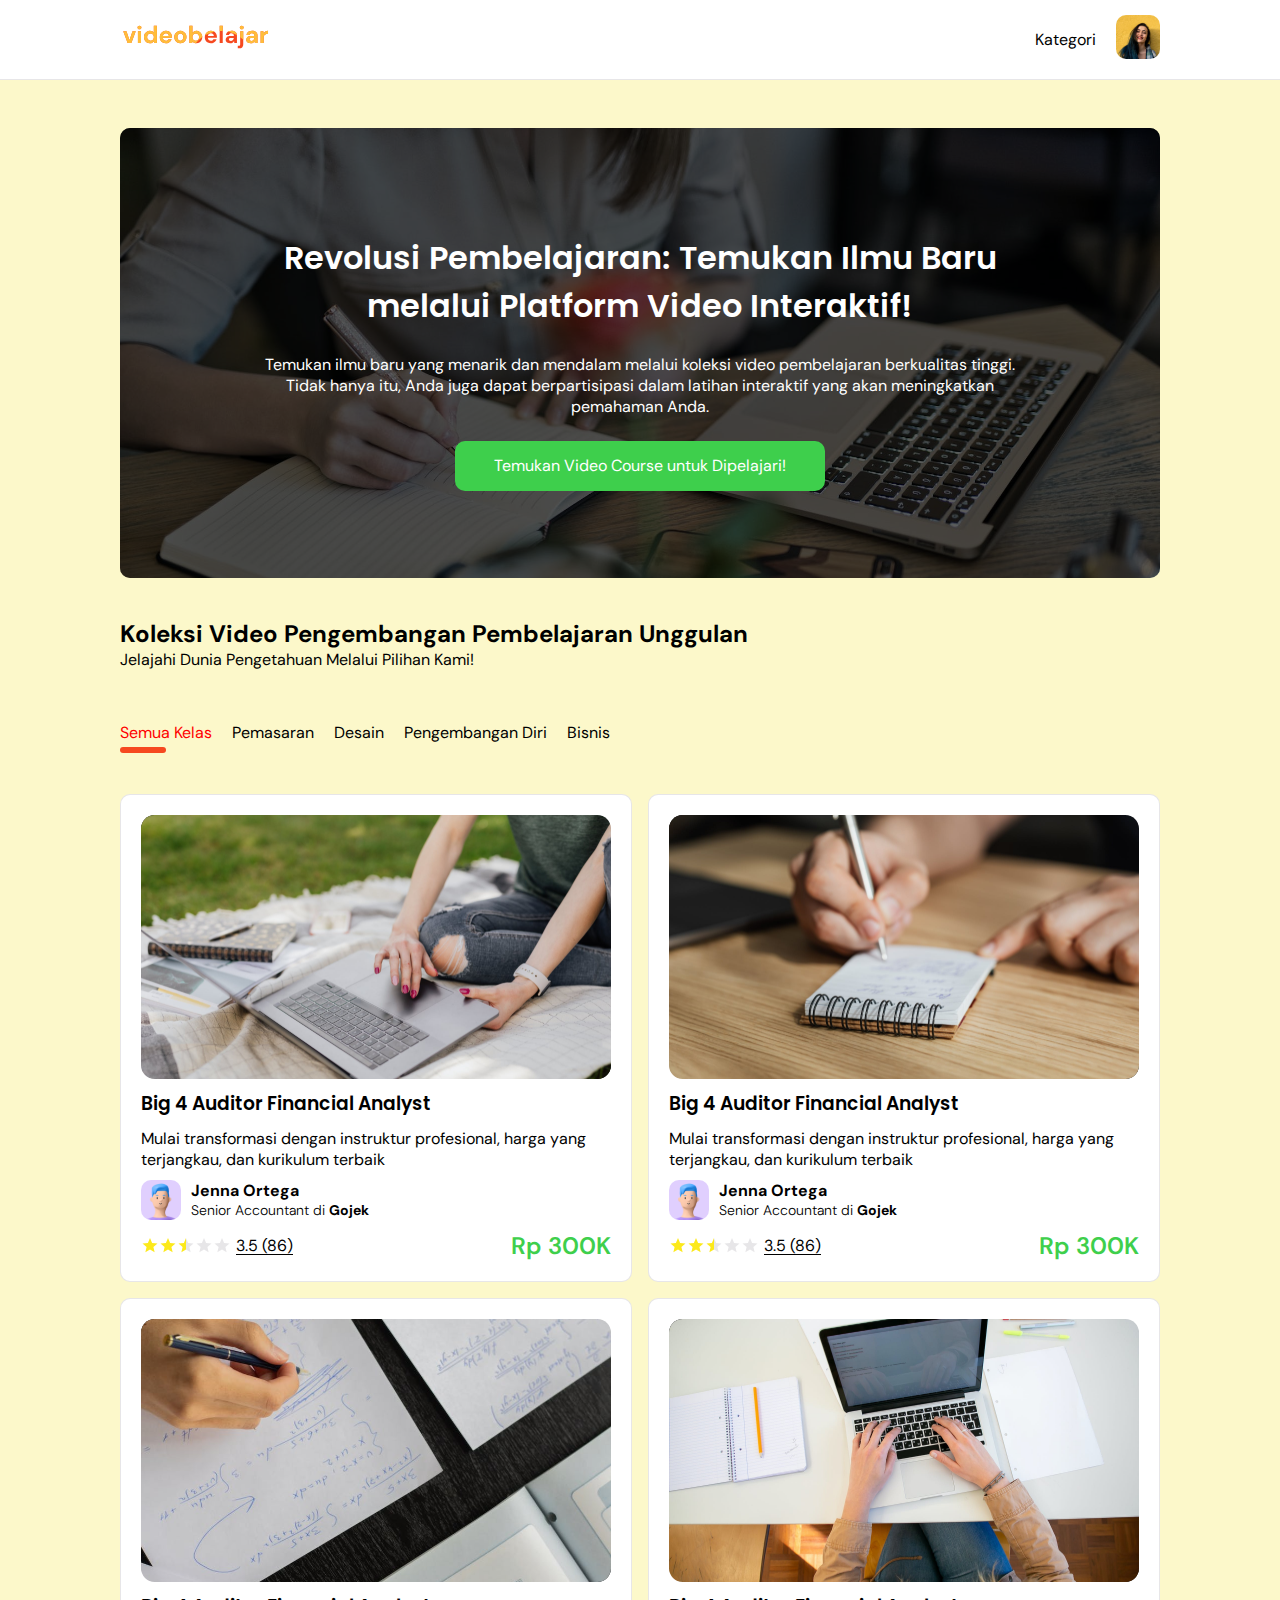
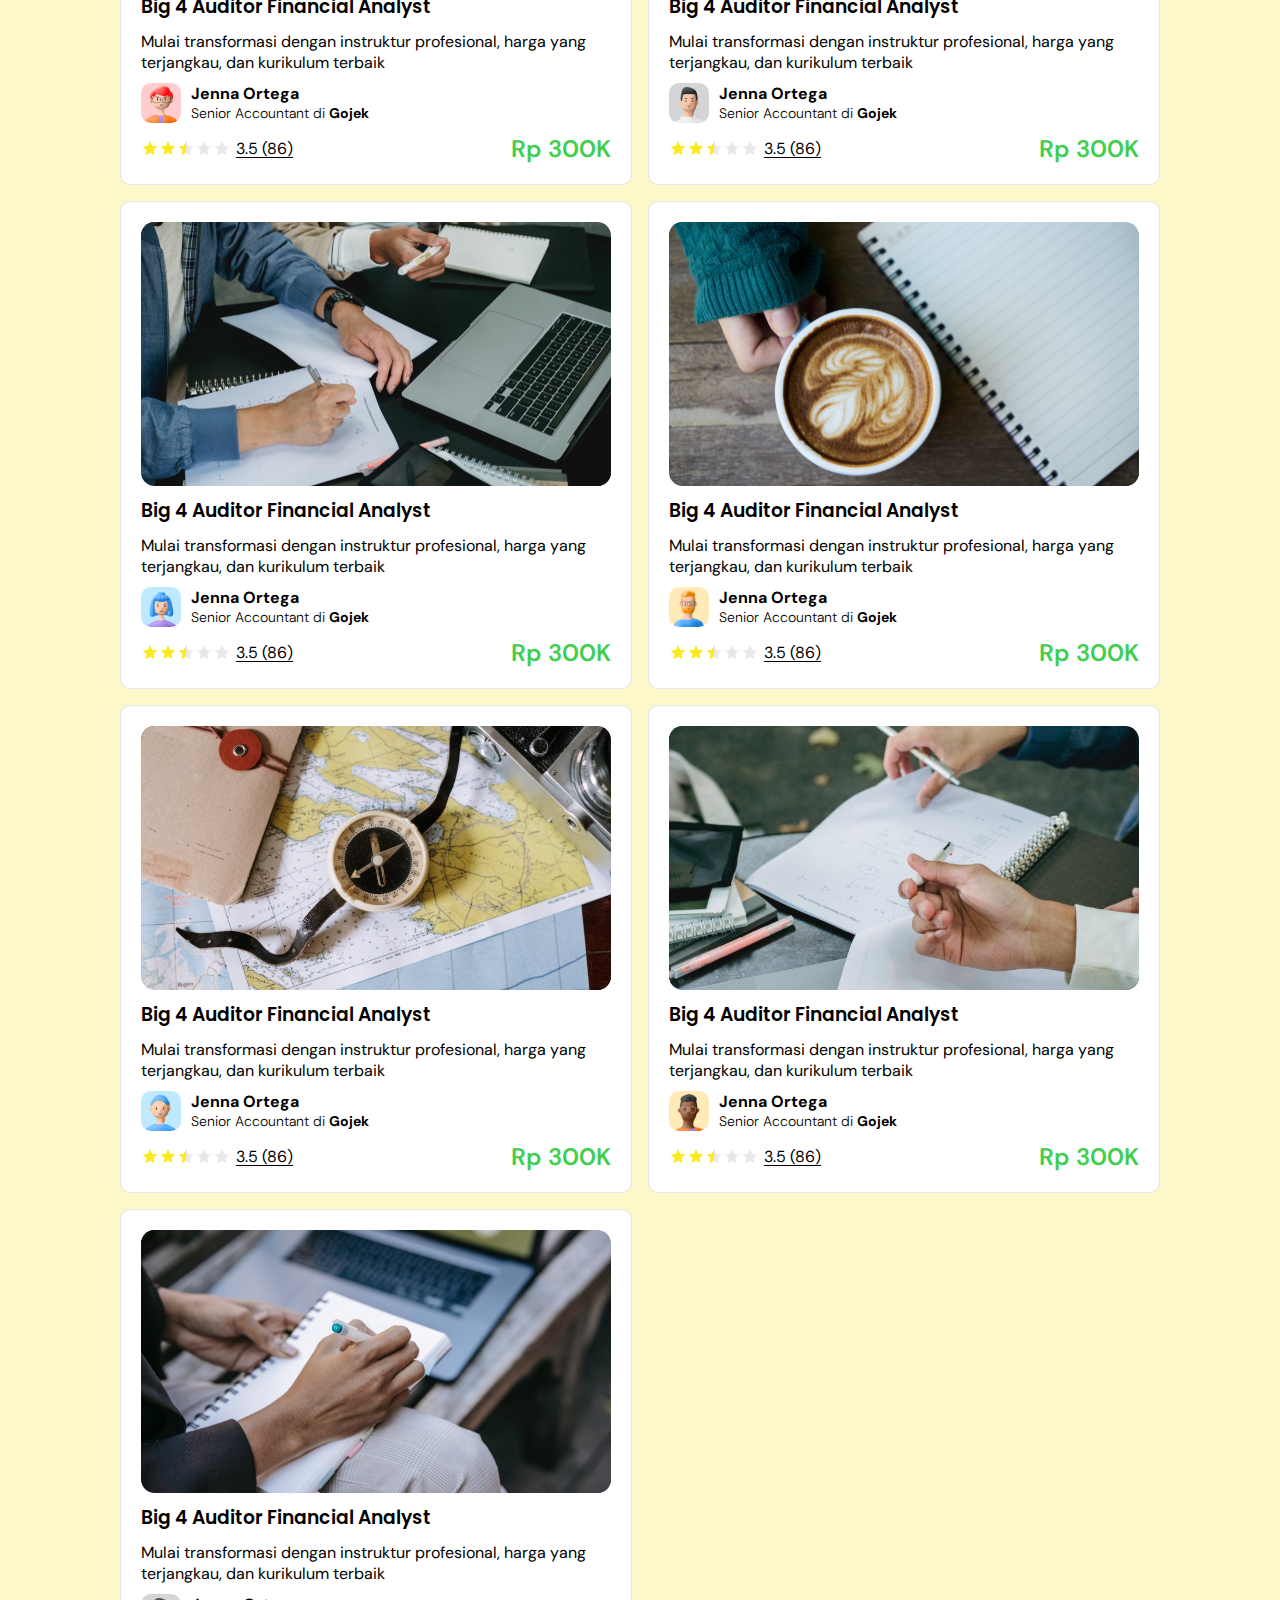
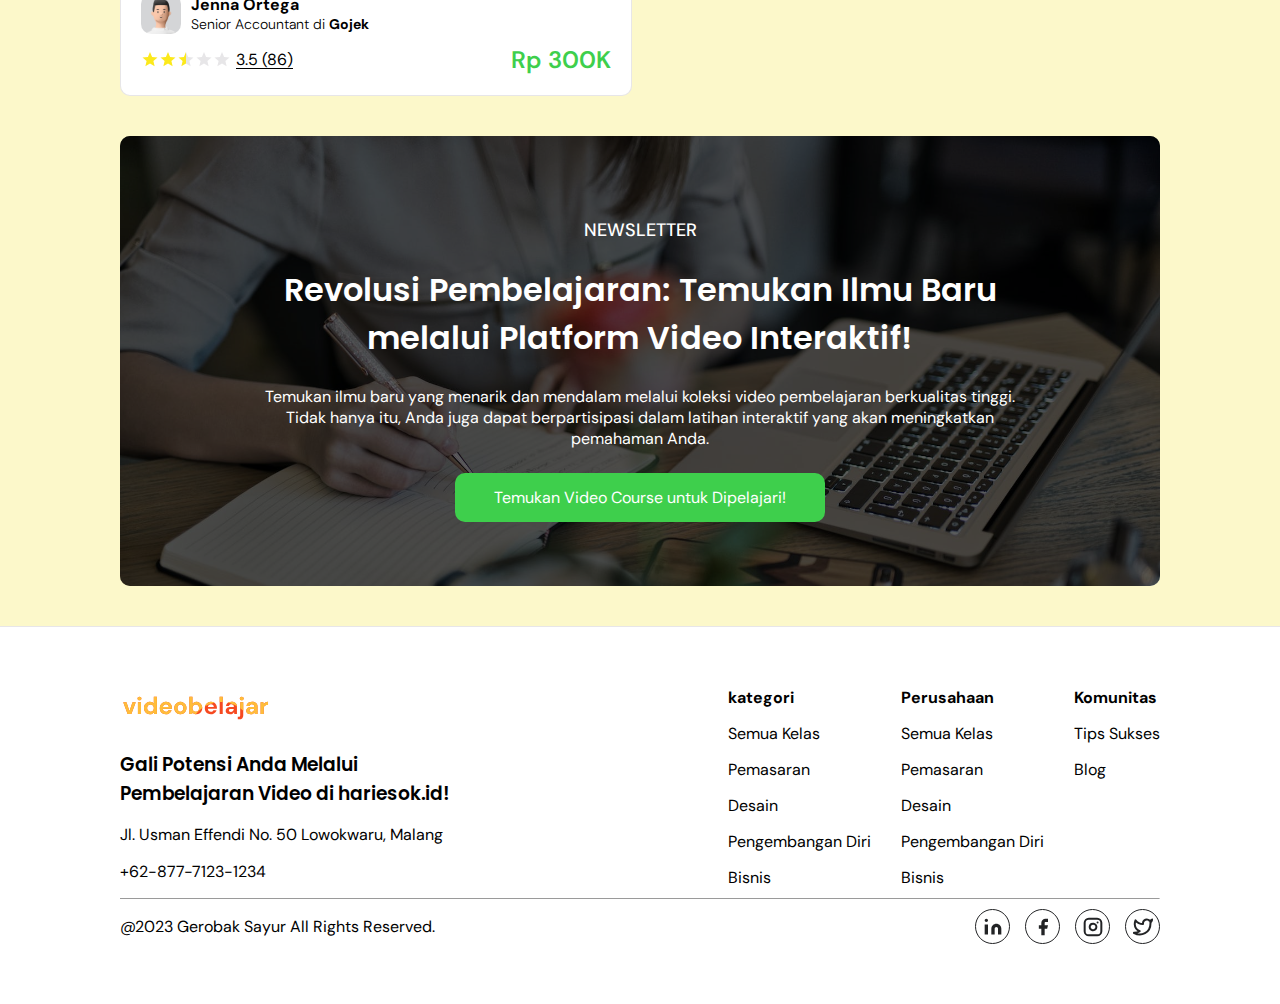
==== commit 91fdfc14: "menambahkan footer belum responsive" ====
--- a/index.html
+++ b/index.html
@@ -26,277 +26,297 @@
             </ul>
         </nav>
     </header>
-
-    <div class="background-utama">
-        <div class="gradient"></div>
-        <div class="content">
-            <h1>
-                Revolusi Pembelajaran: Temukan Ilmu Baru melalui Platform Video Interaktif!
-            </h1>
-
-            <p>
-                Temukan ilmu baru yang menarik dan mendalam melalui koleksi video pembelajaran berkualitas tinggi. Tidak hanya itu, Anda juga dapat berpartisipasi dalam latihan interaktif yang akan meningkatkan pemahaman Anda.
-            </p>
-
-            <button>
-                Temukan Video Course untuk Dipelajari!
-            </button>
-        </div>
-    </div>
-
-    <div class="kumpulan-video">
-        <div class="judul-kumpulan">
-            <h2>
-                Koleksi Video Pengembangan Pembelajaran Unggulan
-            </h2>
-            <p>
-                Jelajahi Dunia Pengetahuan Melalui Pilihan Kami!
-            </p>
-        </div>
-
-        <div class="kategori-video">
-            <ul>
-                <li><a href="#" class="first">Semua Kelas</a></li>
-                <li><a href="#">Pemasaran</a></li>
-                <li><a href="#">Desain</a></li>
-                <li><a href="#">Pengembangan Diri</a></li>
-                <li><a href="#">Bisnis</a></li>
-            </ul>
-        </div>
-
-        <div class="box-card">
-
-            <div class="card">
-                <div class="main-card">
-                    <img src="img/Icon/Cover/Rectangle 22957.svg" alt="cover-1" class="gambar-course">
-        
-                    <h3>Big 4 Auditor Financial Analyst</h3>
-                    
-                    <p class="potong-text">Mulai transformasi dengan instruktur profesional, harga yang terjangkau, dan kurikulum terbaik</p>
-                    <div class="author">
+    <div class="padding">
+        <div class="background-utama">
+            <div class="gradient"></div>
+            <div class="content">
+                <h1>
+                    Revolusi Pembelajaran: Temukan Ilmu Baru melalui Platform Video Interaktif!
+                </h1>
+
+                <p>
+                    Temukan ilmu baru yang menarik dan mendalam melalui koleksi video pembelajaran berkualitas tinggi. Tidak hanya itu, Anda juga dapat berpartisipasi dalam latihan interaktif yang akan meningkatkan pemahaman Anda.
+                </p>
+
+                <button>
+                    Temukan Video Course untuk Dipelajari!
+                </button>
+            </div>
+        </div>
+
+        <div class="kumpulan-video">
+            <div class="judul-kumpulan">
+                <h2>
+                    Koleksi Video Pengembangan Pembelajaran Unggulan
+                </h2>
+                <p>
+                    Jelajahi Dunia Pengetahuan Melalui Pilihan Kami!
+                </p>
+            </div>
+
+            <div class="kategori-video">
+                <ul>
+                    <li><a href="#" class="first">Semua Kelas</a></li>
+                    <li><a href="#">Pemasaran</a></li>
+                    <li><a href="#">Desain</a></li>
+                    <li><a href="#">Pengembangan Diri</a></li>
+                    <li><a href="#">Bisnis</a></li>
+                </ul>
+            </div>
+
+            <div class="box-card">
+
+                <div class="card">
+                    <div class="main-card">
+                        <img src="img/Icon/Cover/Rectangle 22957.svg" alt="cover-1" class="gambar-course">
+            
+                        <h3>Big 4 Auditor Financial Analyst</h3>
                         
-                        <img src="img/Icon/Avatar/Avatar-1.svg" alt="" class="Avatar" class="foto-author">
-                        
-                        <div class="nama">
-                            <p class="nama-author">Jenna Ortega</p>
-                            <p class="jabatan">Senior Accountant <span class="none">di <span class="bold">Gojek</span></span></p>
-                        </div>
-
-                    </div>
-                    <div class="rating-harga">
-                        <div class="rating">
-                            <img src="img/Rating.svg" alt="rating">
-                            <span class="jumlah-rating">3.5 (86)</span>
-                        </div>
-                        <p class="harga">Rp 300K</p>
-                    </div>
-                </div>
-            </div>
-
-            <div class="card">
-                <div class="main-card">
-                    <img src="img/Icon/Cover/Rectangle 22957-1.svg" alt="cover-1" class="gambar-course">
-                    <h3>Big 4 Auditor Financial Analyst</h3>
-                    <p class="potong-text">Mulai transformasi dengan instruktur profesional, harga yang terjangkau, dan kurikulum terbaik</p>
-                    <div class="author">
-                        <img src="img/Icon/Avatar/Avatar-1.svg" alt="">
-                        <div class="nama">
-                            <p class="nama-author">Jenna Ortega</p>
-                            <p class="jabatan">Senior Accountant <span class="none">di <span class="bold">Gojek</span></span></p>
-                        </div>
-                    </div>
-                    <div class="rating-harga">
-                        <div class="rating">
-                            <img src="img/Rating.svg" alt="">
-                            <span class="jumlah-rating">3.5 (86)</span>
-                        </div>
-                        <p class="harga">Rp 300K</p>
-                    </div>
-                </div>
-            </div>
-            
-            <div class="card">
-                <div class="main-card">
-                    <img src="img/Icon/Cover/Rectangle 22957-2.svg" alt="cover-2" class="gambar-course">
-                    <h3>Big 4 Auditor Financial Analyst</h3>
-                    <p class="potong-text">Mulai transformasi dengan instruktur profesional, harga yang terjangkau, dan kurikulum terbaik</p>
-                    <div class="author">
-                        <img src="img/Icon/Avatar/Avatar-2.svg" alt="">
-                        <div class="nama">
-                            <p class="nama-author">Jenna Ortega</p>
-                            <p class="jabatan">Senior Accountant <span class="none">di <span class="bold">Gojek</span></span></p>
-                        </div>
-                    </div>
-                    <div class="rating-harga">
-                        <div class="rating">
-                            <img src="img/Rating.svg" alt="">
-                            <span class="jumlah-rating">3.5 (86)</span>
-                        </div>
-                        <p class="harga">Rp 300K</p>
-                    </div>
-                </div>
-            </div>
-            
-            <div class="card">
-                <div class="main-card">
-                    <img src="img/Icon/Cover/Rectangle 22957-3.svg" alt="cover-3" class="gambar-course">
-                    <h3>Big 4 Auditor Financial Analyst</h3>
-                    <p class="potong-text">Mulai transformasi dengan instruktur profesional, harga yang terjangkau, dan kurikulum terbaik</p>
-                    <div class="author">
-                        <img src="img/Icon/Avatar/Avatar-3.svg" alt="">
-                        <div class="nama">
-                            <p class="nama-author">Jenna Ortega</p>
-                            <p class="jabatan">Senior Accountant <span class="none">di <span class="bold">Gojek</span></span></p>
-                        </div>
-                    </div>
-                    <div class="rating-harga">
-                        <div class="rating">
-                            <img src="img/Rating.svg" alt="">
-                            <span class="jumlah-rating">3.5 (86)</span>
-                        </div>
-                        <p class="harga">Rp 300K</p>
-                    </div>
-                </div>
-            </div>
-            
-            <div class="card">
-                <div class="main-card">
-                    <img src="img/Icon/Cover/Rectangle 22957-4.svg" alt="cover-4" class="gambar-course">
-                    <h3>Big 4 Auditor Financial Analyst</h3>
-                    <p class="potong-text">Mulai transformasi dengan instruktur profesional, harga yang terjangkau, dan kurikulum terbaik</p>
-                    <div class="author">
-                        <img src="img/Icon/Avatar/Avatar-4.svg" alt="">
-                        <div class="nama">
-                            <p class="nama-author">Jenna Ortega</p>
-                            <p class="jabatan">Senior Accountant <span class="none">di <span class="bold">Gojek</span></span></p>
-                        </div>
-                    </div>
-                    <div class="rating-harga">
-                        <div class="rating">
-                            <img src="img/Rating.svg" alt="">
-                            <span class="jumlah-rating">3.5 (86)</span>
-                        </div>
-                        <p class="harga">Rp 300K</p>
-                    </div>
-                </div>
-            </div>
-            
-            <div class="card">
-                <div class="main-card">
-                    <img src="img/Icon/Cover/Rectangle 22957-5.svg" alt="cover-5" class="gambar-course">
-                    <h3>Big 4 Auditor Financial Analyst</h3>
-                    <p class="potong-text">Mulai transformasi dengan instruktur profesional, harga yang terjangkau, dan kurikulum terbaik</p>
-                    <div class="author">
-                        <img src="img/Icon/Avatar/Avatar-5.svg" alt="">
-                        <div class="nama">
-                            <p class="nama-author">Jenna Ortega</p>
-                            <p class="jabatan">Senior Accountant <span class="none">di <span class="bold">Gojek</span></span></p>
-                        </div>
-                    </div>
-                    <div class="rating-harga">
-                        <div class="rating">
-                            <img src="img/Rating.svg" alt="">
-                            <span class="jumlah-rating">3.5 (86)</span>
-                        </div>
-                        <p class="harga">Rp 300K</p>
-                    </div>
-                </div>
-            </div>
-            
-            <div class="card">
-                <div class="main-card">
-                    <img src="img/Icon/Cover/Rectangle 22957-6.svg" alt="cover-6" class="gambar-course">
-                    <h3>Big 4 Auditor Financial Analyst</h3>
-                    <p class="potong-text">Mulai transformasi dengan instruktur profesional, harga yang terjangkau, dan kurikulum terbaik</p>
-                    <div class="author">
-                        <img src="img/Icon/Avatar/Avatar-6.svg" alt="">
-                        <div class="nama">
-                            <p class="nama-author">Jenna Ortega</p>
-                            <p class="jabatan">Senior Accountant <span class="none">di <span class="bold">Gojek</span></span></p>
-                        </div>
-                    </div>
-                    <div class="rating-harga">
-                        <div class="rating">
-                            <img src="img/Rating.svg" alt="">
-                            <span class="jumlah-rating">3.5 (86)</span>
-                        </div>
-                        <p class="harga">Rp 300K</p>
-                    </div>
-                </div>
-            </div>
-            
-            <div class="card">
-                <div class="main-card">
-                    <img src="img/Icon/Cover/Rectangle 22957-7.svg" alt="cover-7" class="gambar-course">
-                    <h3>Big 4 Auditor Financial Analyst</h3>
-                    <p class="potong-text">Mulai transformasi dengan instruktur profesional, harga yang terjangkau, dan kurikulum terbaik</p>
-                    <div class="author">
-                        <img src="img/Icon/Avatar/Avatar-7.svg" alt="">
-                        <div class="nama">
-                            <p class="nama-author">Jenna Ortega</p>
-                            <p class="jabatan">Senior Accountant <span class="none">di <span class="bold">Gojek</span></span></p>
-                        </div>
-                    </div>
-                    <div class="rating-harga">
-                        <div class="rating">
-                            <img src="img/Rating.svg" alt="">
-                            <span class="jumlah-rating">3.5 (86)</span>
-                        </div>
-                        <p class="harga">Rp 300K</p>
-                    </div>
-                </div>
-            </div>
-            
-            <div class="card">
-                <div class="main-card">
-                    <img src="img/Icon/Cover/Rectangle 22957-8.svg" alt="cover-9" class="gambar-course">
-                    <h3>Big 4 Auditor Financial Analyst</h3>
-                    <p class="potong-text">Mulai transformasi dengan instruktur profesional, harga yang terjangkau, dan kurikulum terbaik</p>
-                    <div class="author">
-                        <img src="img/Icon/Avatar/Avatar-9.svg" alt="">
-                        <div class="nama">
-                            <p class="nama-author">Jenna Ortega</p>
-                            <p class="jabatan">Senior Accountant <span class="none">di <span class="bold">Gojek</span></span></p>
-                        </div>
-                    </div>
-                    <div class="rating-harga">
-                        <div class="rating">
-                            <img src="img/Rating.svg" alt="">
-                            <span class="jumlah-rating">3.5 (86)</span>
-                        </div>
-                        <p class="harga">Rp 300K</p>
-                    </div>
-                </div>
-            </div>
-            
+                        <p class="potong-text">Mulai transformasi dengan instruktur profesional, harga yang terjangkau, dan kurikulum terbaik</p>
+                        <div class="author">
+                            
+                            <img src="img/Icon/Avatar/Avatar-1.svg" alt="" class="Avatar" class="foto-author">
+                            
+                            <div class="nama">
+                                <p class="nama-author">Jenna Ortega</p>
+                                <p class="jabatan">Senior Accountant <span class="none">di <span class="bold">Gojek</span></span></p>
+                            </div>
+
+                        </div>
+                        <div class="rating-harga">
+                            <div class="rating">
+                                <img src="img/Rating.svg" alt="rating">
+                                <span class="jumlah-rating">3.5 (86)</span>
+                            </div>
+                            <p class="harga">Rp 300K</p>
+                        </div>
+                    </div>
+                </div>
+
+                <div class="card">
+                    <div class="main-card">
+                        <img src="img/Icon/Cover/Rectangle 22957-1.svg" alt="cover-1" class="gambar-course">
+                        <h3>Big 4 Auditor Financial Analyst</h3>
+                        <p class="potong-text">Mulai transformasi dengan instruktur profesional, harga yang terjangkau, dan kurikulum terbaik</p>
+                        <div class="author">
+                            <img src="img/Icon/Avatar/Avatar-1.svg" alt="">
+                            <div class="nama">
+                                <p class="nama-author">Jenna Ortega</p>
+                                <p class="jabatan">Senior Accountant <span class="none">di <span class="bold">Gojek</span></span></p>
+                            </div>
+                        </div>
+                        <div class="rating-harga">
+                            <div class="rating">
+                                <img src="img/Rating.svg" alt="">
+                                <span class="jumlah-rating">3.5 (86)</span>
+                            </div>
+                            <p class="harga">Rp 300K</p>
+                        </div>
+                    </div>
+                </div>
+                
+                <div class="card">
+                    <div class="main-card">
+                        <img src="img/Icon/Cover/Rectangle 22957-2.svg" alt="cover-2" class="gambar-course">
+                        <h3>Big 4 Auditor Financial Analyst</h3>
+                        <p class="potong-text">Mulai transformasi dengan instruktur profesional, harga yang terjangkau, dan kurikulum terbaik</p>
+                        <div class="author">
+                            <img src="img/Icon/Avatar/Avatar-2.svg" alt="">
+                            <div class="nama">
+                                <p class="nama-author">Jenna Ortega</p>
+                                <p class="jabatan">Senior Accountant <span class="none">di <span class="bold">Gojek</span></span></p>
+                            </div>
+                        </div>
+                        <div class="rating-harga">
+                            <div class="rating">
+                                <img src="img/Rating.svg" alt="">
+                                <span class="jumlah-rating">3.5 (86)</span>
+                            </div>
+                            <p class="harga">Rp 300K</p>
+                        </div>
+                    </div>
+                </div>
+                
+                <div class="card">
+                    <div class="main-card">
+                        <img src="img/Icon/Cover/Rectangle 22957-3.svg" alt="cover-3" class="gambar-course">
+                        <h3>Big 4 Auditor Financial Analyst</h3>
+                        <p class="potong-text">Mulai transformasi dengan instruktur profesional, harga yang terjangkau, dan kurikulum terbaik</p>
+                        <div class="author">
+                            <img src="img/Icon/Avatar/Avatar-3.svg" alt="">
+                            <div class="nama">
+                                <p class="nama-author">Jenna Ortega</p>
+                                <p class="jabatan">Senior Accountant <span class="none">di <span class="bold">Gojek</span></span></p>
+                            </div>
+                        </div>
+                        <div class="rating-harga">
+                            <div class="rating">
+                                <img src="img/Rating.svg" alt="">
+                                <span class="jumlah-rating">3.5 (86)</span>
+                            </div>
+                            <p class="harga">Rp 300K</p>
+                        </div>
+                    </div>
+                </div>
+                
+                <div class="card">
+                    <div class="main-card">
+                        <img src="img/Icon/Cover/Rectangle 22957-4.svg" alt="cover-4" class="gambar-course">
+                        <h3>Big 4 Auditor Financial Analyst</h3>
+                        <p class="potong-text">Mulai transformasi dengan instruktur profesional, harga yang terjangkau, dan kurikulum terbaik</p>
+                        <div class="author">
+                            <img src="img/Icon/Avatar/Avatar-4.svg" alt="">
+                            <div class="nama">
+                                <p class="nama-author">Jenna Ortega</p>
+                                <p class="jabatan">Senior Accountant <span class="none">di <span class="bold">Gojek</span></span></p>
+                            </div>
+                        </div>
+                        <div class="rating-harga">
+                            <div class="rating">
+                                <img src="img/Rating.svg" alt="">
+                                <span class="jumlah-rating">3.5 (86)</span>
+                            </div>
+                            <p class="harga">Rp 300K</p>
+                        </div>
+                    </div>
+                </div>
+                
+                <div class="card">
+                    <div class="main-card">
+                        <img src="img/Icon/Cover/Rectangle 22957-5.svg" alt="cover-5" class="gambar-course">
+                        <h3>Big 4 Auditor Financial Analyst</h3>
+                        <p class="potong-text">Mulai transformasi dengan instruktur profesional, harga yang terjangkau, dan kurikulum terbaik</p>
+                        <div class="author">
+                            <img src="img/Icon/Avatar/Avatar-5.svg" alt="">
+                            <div class="nama">
+                                <p class="nama-author">Jenna Ortega</p>
+                                <p class="jabatan">Senior Accountant <span class="none">di <span class="bold">Gojek</span></span></p>
+                            </div>
+                        </div>
+                        <div class="rating-harga">
+                            <div class="rating">
+                                <img src="img/Rating.svg" alt="">
+                                <span class="jumlah-rating">3.5 (86)</span>
+                            </div>
+                            <p class="harga">Rp 300K</p>
+                        </div>
+                    </div>
+                </div>
+                
+                <div class="card">
+                    <div class="main-card">
+                        <img src="img/Icon/Cover/Rectangle 22957-6.svg" alt="cover-6" class="gambar-course">
+                        <h3>Big 4 Auditor Financial Analyst</h3>
+                        <p class="potong-text">Mulai transformasi dengan instruktur profesional, harga yang terjangkau, dan kurikulum terbaik</p>
+                        <div class="author">
+                            <img src="img/Icon/Avatar/Avatar-6.svg" alt="">
+                            <div class="nama">
+                                <p class="nama-author">Jenna Ortega</p>
+                                <p class="jabatan">Senior Accountant <span class="none">di <span class="bold">Gojek</span></span></p>
+                            </div>
+                        </div>
+                        <div class="rating-harga">
+                            <div class="rating">
+                                <img src="img/Rating.svg" alt="">
+                                <span class="jumlah-rating">3.5 (86)</span>
+                            </div>
+                            <p class="harga">Rp 300K</p>
+                        </div>
+                    </div>
+                </div>
+                
+                <div class="card">
+                    <div class="main-card">
+                        <img src="img/Icon/Cover/Rectangle 22957-7.svg" alt="cover-7" class="gambar-course">
+                        <h3>Big 4 Auditor Financial Analyst</h3>
+                        <p class="potong-text">Mulai transformasi dengan instruktur profesional, harga yang terjangkau, dan kurikulum terbaik</p>
+                        <div class="author">
+                            <img src="img/Icon/Avatar/Avatar-7.svg" alt="">
+                            <div class="nama">
+                                <p class="nama-author">Jenna Ortega</p>
+                                <p class="jabatan">Senior Accountant <span class="none">di <span class="bold">Gojek</span></span></p>
+                            </div>
+                        </div>
+                        <div class="rating-harga">
+                            <div class="rating">
+                                <img src="img/Rating.svg" alt="">
+                                <span class="jumlah-rating">3.5 (86)</span>
+                            </div>
+                            <p class="harga">Rp 300K</p>
+                        </div>
+                    </div>
+                </div>
+                
+                <div class="card">
+                    <div class="main-card">
+                        <img src="img/Icon/Cover/Rectangle 22957-8.svg" alt="cover-9" class="gambar-course">
+                        <h3>Big 4 Auditor Financial Analyst</h3>
+                        <p class="potong-text">Mulai transformasi dengan instruktur profesional, harga yang terjangkau, dan kurikulum terbaik</p>
+                        <div class="author">
+                            <img src="img/Icon/Avatar/Avatar-9.svg" alt="">
+                            <div class="nama">
+                                <p class="nama-author">Jenna Ortega</p>
+                                <p class="jabatan">Senior Accountant <span class="none">di <span class="bold">Gojek</span></span></p>
+                            </div>
+                        </div>
+                        <div class="rating-harga">
+                            <div class="rating">
+                                <img src="img/Rating.svg" alt="">
+                                <span class="jumlah-rating">3.5 (86)</span>
+                            </div>
+                            <p class="harga">Rp 300K</p>
+                        </div>
+                    </div>
+                </div>
+                
+            </div>
+        </div>
+
+        <div class="background-utama">
+            <div class="gradient"></div>
+            <div class="content">
+                <p class="judul-banner">NEWSLETTER</p>
+                <h1>
+                    Revolusi Pembelajaran: Temukan Ilmu Baru melalui Platform Video Interaktif!
+                </h1>
+
+                <p>
+                    Temukan ilmu baru yang menarik dan mendalam melalui koleksi video pembelajaran berkualitas tinggi. Tidak hanya itu, Anda juga dapat berpartisipasi dalam latihan interaktif yang akan meningkatkan pemahaman Anda.
+                </p>
+
+                <button>
+                    Temukan Video Course untuk Dipelajari!
+                </button>
+            </div>
         </div>
     </div>
 
     <footer>
         <div class="nav-footer">
-    
-            <div class="logo">
-                <img src="img/Logo_videobelajar.svg" alt="logo">
-            </div>
-    
-            <div class="keterangan">
-                <div class="slogan">
-                    <h3>
-                        Gali Potensi Anda Melalui Pembelajaran Video di hariesok.id!
-                    </h3>
-                </div>
-    
-                <div class="alamat">
-                    <p>
-                        Jl. Usman Effendi No. 50 Lowokwaru, Malang
-                    </p>
-                </div>
-    
-                <div class="no-cs">
-                    <p>
-                        +62-877-7123-1234
-                    </p>
-                </div>
+            <div class="keterangan-alamat">
+                <div class="logo">
+                    <img src="img/Logo_videobelajar.svg" alt="logo">
+                </div>
+    
+                <!-- <div class="keterangan"> -->
+                    <div class="slogan">
+                        <h3>
+                            Gali Potensi Anda Melalui Pembelajaran Video di hariesok.id!
+                        </h3>
+                    </div>
+        
+                    <div class="alamat">
+                        <p>
+                            Jl. Usman Effendi No. 50 Lowokwaru, Malang
+                        </p>
+                    </div>
+        
+                    <div class="no-cs">
+                        <p>
+                            +62-877-7123-1234
+                        </p>
+                    </div>
+                <!-- </div> -->
     
             </div>
     
@@ -332,24 +352,26 @@
                     </ul>
                 </div>
     
-                <div class="garis-footer">
-    
-                </div>
-    
-                <div class="copyright-sosial-media">
-                    <div class="copyright">
-                        <p>
-                            @2023 Gerobak Sayur All Rights Reserved.
-                        </p>
-                    </div>
-    
-                    <div class="sosial-media">
-                        <li><img src="img/Icon/Icon/Linkd in.svg" alt="Linkd in"></li>
-                        <li><img src="img/Icon/Icon/Facebook.svg" alt="Facebook"></li>
-                        <li><img src="img/Icon/Icon/Instagram.svg" alt="Instagram"></li>
-                        <li><img src="img/Icon/Icon/twitter.svg" alt="twitter"></li>
-                    </div>
-                </div>
+            </div>
+        
+        </div>
+
+        <hr>
+
+        <div class="copyright-sosial-media">
+            <div class="copyright">
+                <p>
+                    @2023 Gerobak Sayur All Rights Reserved.
+                </p>
+            </div>
+
+            <div class="sosial-media">
+                <ul>
+                    <li><a href="#"><img src="img/Icon/Icon/Linkd in.svg" alt="Linkd in"></a></li>
+                    <li><a href="#"><img src="img/Icon/Icon/Facebook.svg" alt="Facebook"></a></li>
+                    <li><a href="#"><img src="img/Icon/Icon/Instagram.svg" alt="Instagram"></a></li>
+                    <li><a href=""><img src="img/Icon/Icon/twitter.svg" alt="twitter"></a></li>
+                </ul>
             </div>
         </div>
     </footer>
--- a/Styles/styles index.css
+++ b/Styles/styles index.css
@@ -17,21 +17,19 @@
     justify-content: center;
     flex-direction: column;
     min-height: 100%;
-    padding: 128px 120px 0px 120px;
+    
     gap: 40px;
 
     /* grid-template-rows: repeat(4,auto-fit);
     grid-template-columns: 2300px; */
 }
 
-/* .background-utama{
-    padding: 128px 120px;
-}
-
-.kumpulan-video{
-    margin: 0px 120px;
-}  */
-
+.padding{
+    width: 100%;
+    padding: 128px 120px 0px 120px;
+    display: grid;
+    gap: 40px;
+}
 
 header{
     width: 100%;
@@ -40,9 +38,6 @@
     left: 0;
     z-index: 100;
 }
-
-
-
 
 /* header */
 
@@ -286,15 +281,102 @@
     -webkit-line-clamp: 2;
 }
 
+.judul-banner{
+    font-size: 18px;
+    font-weight: 500;
+}
+
 /* footer */
 footer{
-   position: sticky;
-   top: auto;
-   /* lef */
+   display: flex;
+   align-items: center;
+   justify-content: center;
+   flex-direction: column;
+   gap: 10px;
    width: 100%;
+   height: 100%;
+   padding: 5px;
    background-color: white;
-}
-
+   border-top: 1px solid #3A35411F;
+   padding: 60px 120px;
+}
+
+.nav-footer{
+    width: 100%;
+    display: flex;
+    align-items: flex-start;
+    flex-wrap: wrap;
+    justify-content: space-between;
+    /* border: solid; */
+}
+
+hr{
+    border-bottom: 1px #3A35411F;
+    width: 100%;
+}
+
+.keterangan-alamat{
+    display: flex;
+    flex-direction: column;
+    justify-content: center;
+    width: 350px;
+    gap: 16px;
+}
+
+.keterangan-course{
+    display: flex;
+    /* flex-direction: row; */
+    gap: 30px;
+}
+
+.kategori-footer{
+    display: flex;
+    flex-direction: column;
+    gap: 15px;
+}
+
+.kategori-footer ul li{
+    list-style: none;
+}
+
+.kategori-footer ul{
+    display: flex;
+    flex-direction: column;
+    gap: 15px;
+}
+
+.kategori-footer ul li a{
+    text-decoration: none;
+    color: black;
+}
+
+.copyright-sosial-media{
+    width: 100%;
+    display: flex;
+    align-items: center;
+    justify-content: space-between;
+}
+
+.copyright-sosial-media .sosial-media ul li {
+    list-style: none;
+    border: solid 1px #222325;
+    border-radius: 20px;
+    width: 35px;
+    height: 35px;
+}
+
+.copyright-sosial-media .sosial-media ul li a{
+    display: flex;
+    width: 100%;
+    height: 100%;
+    align-items: center;
+    justify-content: center;
+}
+
+.copyright-sosial-media .sosial-media ul{
+    display: flex;
+    gap: 15px;
+}
 
 
 
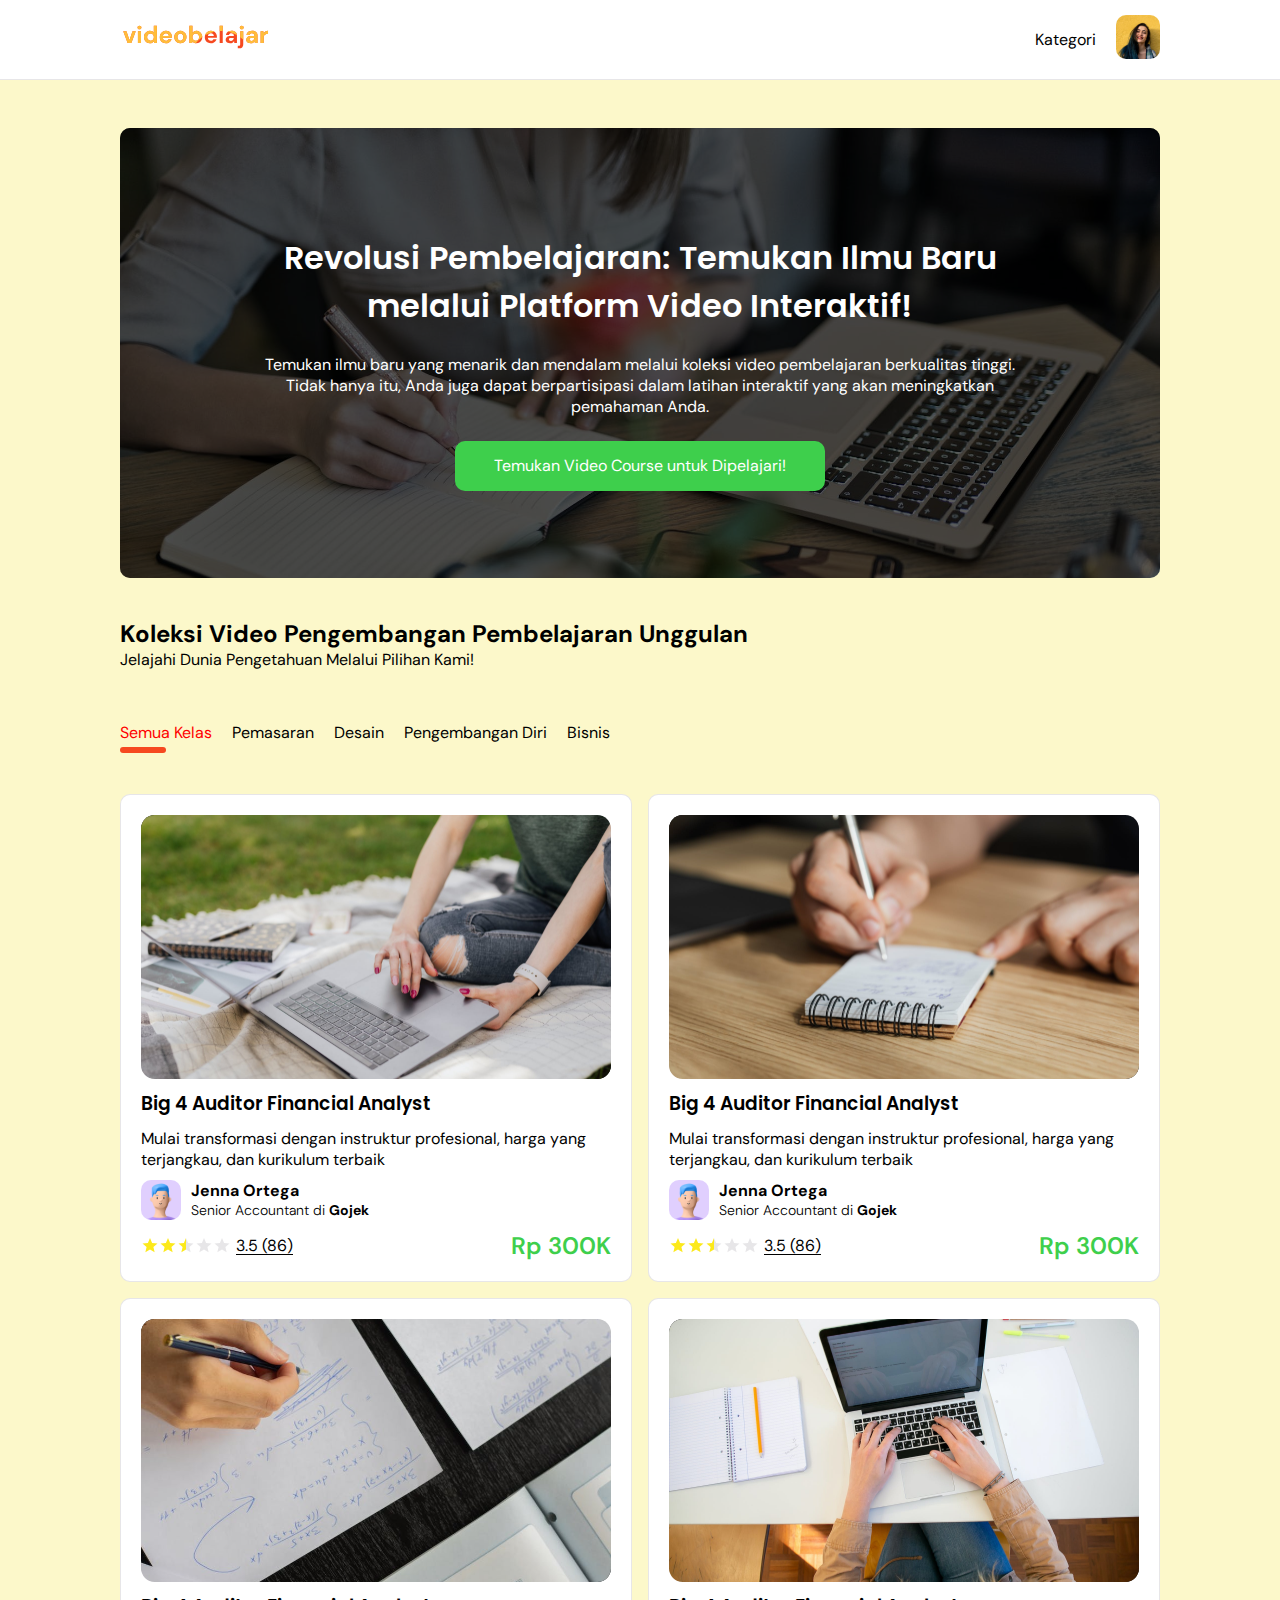
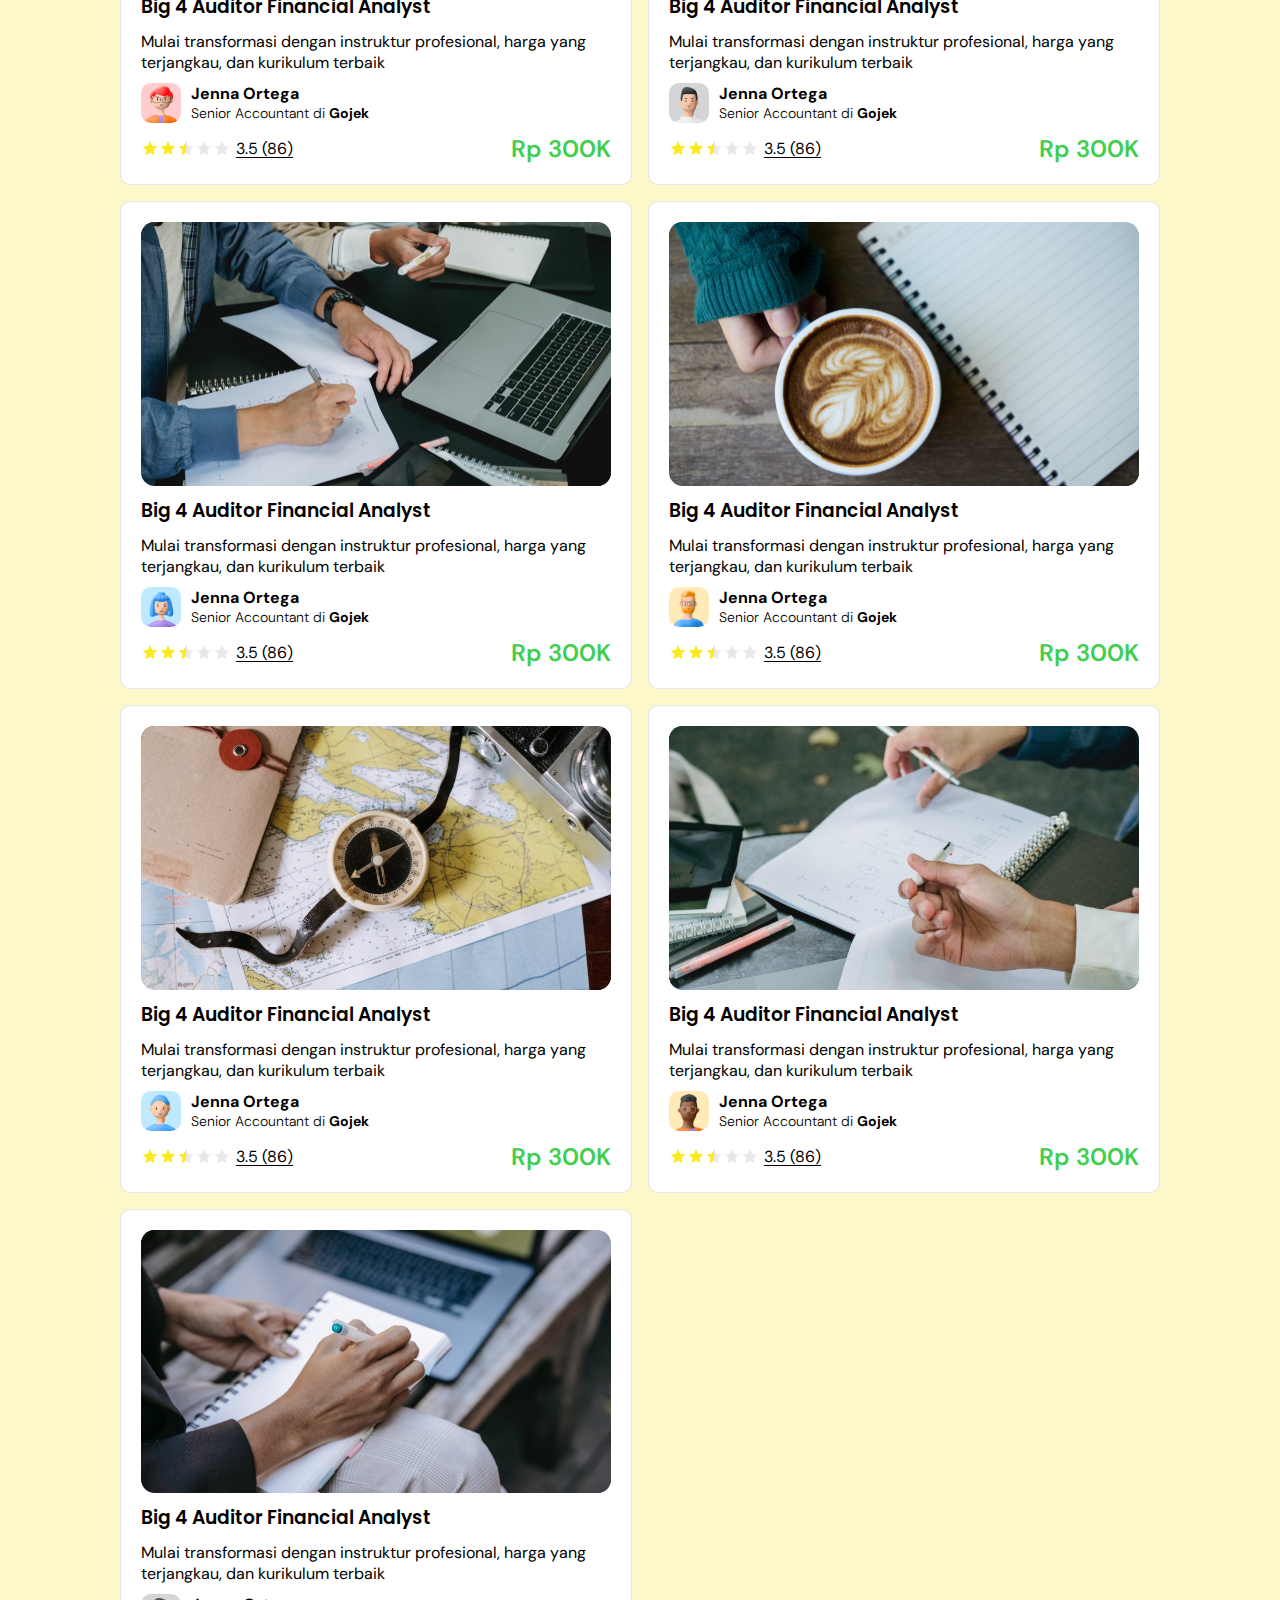
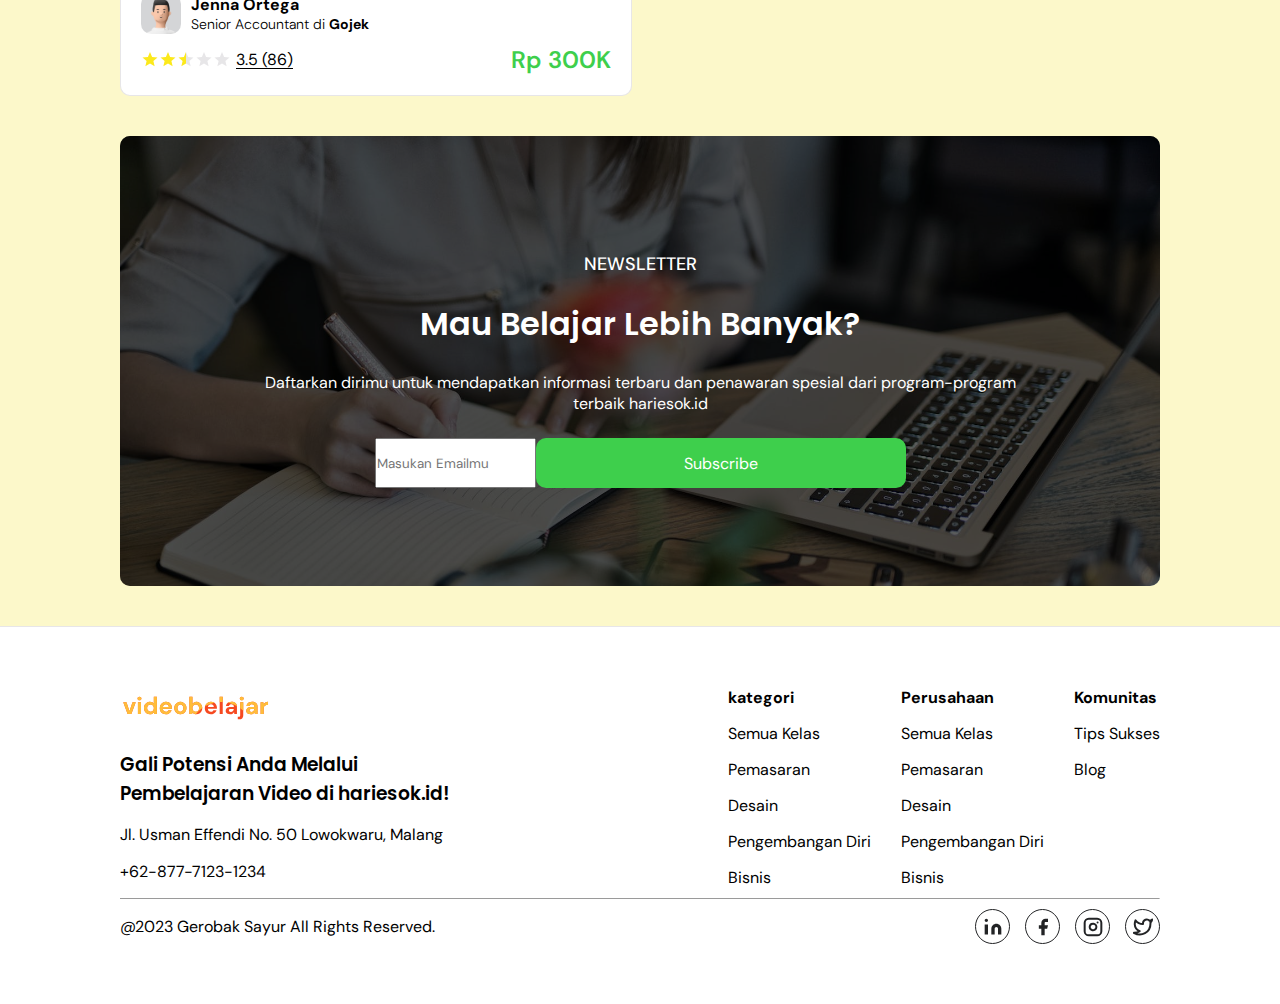
==== commit dd993f8e: "menambahkan subscribe button" ====
--- a/index.html
+++ b/index.html
@@ -277,16 +277,17 @@
             <div class="content">
                 <p class="judul-banner">NEWSLETTER</p>
                 <h1>
-                    Revolusi Pembelajaran: Temukan Ilmu Baru melalui Platform Video Interaktif!
+                    Mau Belajar Lebih Banyak?
                 </h1>
 
                 <p>
-                    Temukan ilmu baru yang menarik dan mendalam melalui koleksi video pembelajaran berkualitas tinggi. Tidak hanya itu, Anda juga dapat berpartisipasi dalam latihan interaktif yang akan meningkatkan pemahaman Anda.
+                    Daftarkan dirimu untuk mendapatkan informasi terbaru dan penawaran spesial dari program-program terbaik hariesok.id
                 </p>
 
-                <button>
-                    Temukan Video Course untuk Dipelajari!
-                </button>
+                <div class="input-email">
+                    <input type="email" placeholder="Masukan Emailmu">
+                    <button>Subscribe</button>
+                </div>
             </div>
         </div>
     </div>
@@ -324,6 +325,7 @@
     
                 <div class="kategori-footer">
                     <h4>kategori</h4>
+                    <img src="img/Icon/Icon/Vector.svg" alt="Vector">
                     <ul>
                         <li><a href="#" class="first">Semua Kelas</a></li>
                         <li><a href="#">Pemasaran</a></li>
@@ -335,6 +337,7 @@
     
                 <div class="kategori-footer">
                     <h4>Perusahaan</h4>
+                    <img src="img/Icon/Icon/Vector.svg" alt="Vector">
                     <ul>
                         <li><a href="#" class="first">Semua Kelas</a></li>
                         <li><a href="#">Pemasaran</a></li>
@@ -346,6 +349,7 @@
     
                 <div class="kategori-footer">
                     <h4>Komunitas</h4>
+                    <img src="img/Icon/Icon/Vector.svg" alt="Vector">
                     <ul>
                         <li><a href="#">Tips Sukses</a></li>
                         <li><a href="#">Blog</a></li>
--- a/Styles/styles index.css
+++ b/Styles/styles index.css
@@ -17,17 +17,14 @@
     justify-content: center;
     flex-direction: column;
     min-height: 100%;
-    
     gap: 40px;
-
-    /* grid-template-rows: repeat(4,auto-fit);
-    grid-template-columns: 2300px; */
 }
 
 .padding{
     width: 100%;
     padding: 128px 120px 0px 120px;
-    display: grid;
+    display: flex;
+    flex-direction: column;
     gap: 40px;
 }
 
@@ -286,6 +283,10 @@
     font-weight: 500;
 }
 
+.input-email{
+    display: flex;
+}
+
 /* footer */
 footer{
    display: flex;
@@ -295,7 +296,6 @@
    gap: 10px;
    width: 100%;
    height: 100%;
-   padding: 5px;
    background-color: white;
    border-top: 1px solid #3A35411F;
    padding: 60px 120px;
@@ -325,7 +325,6 @@
 
 .keterangan-course{
     display: flex;
-    /* flex-direction: row; */
     gap: 30px;
 }
 
@@ -333,6 +332,10 @@
     display: flex;
     flex-direction: column;
     gap: 15px;
+}
+
+.kategori-footer img{
+    display: none;
 }
 
 .kategori-footer ul li{
@@ -396,8 +399,8 @@
         padding: 16px 24px;
     }
 
-    body{
-        padding: 100px 24px;
+    .padding{
+        padding: 100px 24px 50px 24px
     }
 
     /* menampilkan hamburger menu */
@@ -457,12 +460,10 @@
 
     .box-card .main-card h3{
         display: flex;
-        /* justify-content: center; */
     }
 
     .author{
         align-items: center;
-        /* justify-content: center; */
         transform: translatey(-30%);
     }
 
@@ -508,5 +509,49 @@
         "   item-rating item-rating item-rating   "
         ;
     }
-}
-
+
+    /* footer */
+    footer{
+        /* border: solid; */
+        width: 100%;
+        padding: 20px;
+    }
+
+    .nav-footer{
+        width: 100%;
+        display: flex;
+        flex-direction: column;
+    }
+
+    .keterangan-course{
+        width: 100%;
+        padding-top: 10px;
+        display: flex;
+        flex-direction: column;
+        gap: 10px;
+    }
+
+    .kategori-footer ul{
+        display: none;
+    }
+
+    .kategori-footer {
+        display: flex;
+        justify-content: space-between;
+        align-items: center;
+        flex-direction: row;
+    }
+    .kategori-footer img{
+        display: block;
+        width: 24px;
+        height: 24px;
+    }
+
+    .copyright-sosial-media{
+        display: flex;
+        flex-direction: column-reverse;
+        gap: 10px;
+        align-items: self-start;
+    }
+}
+
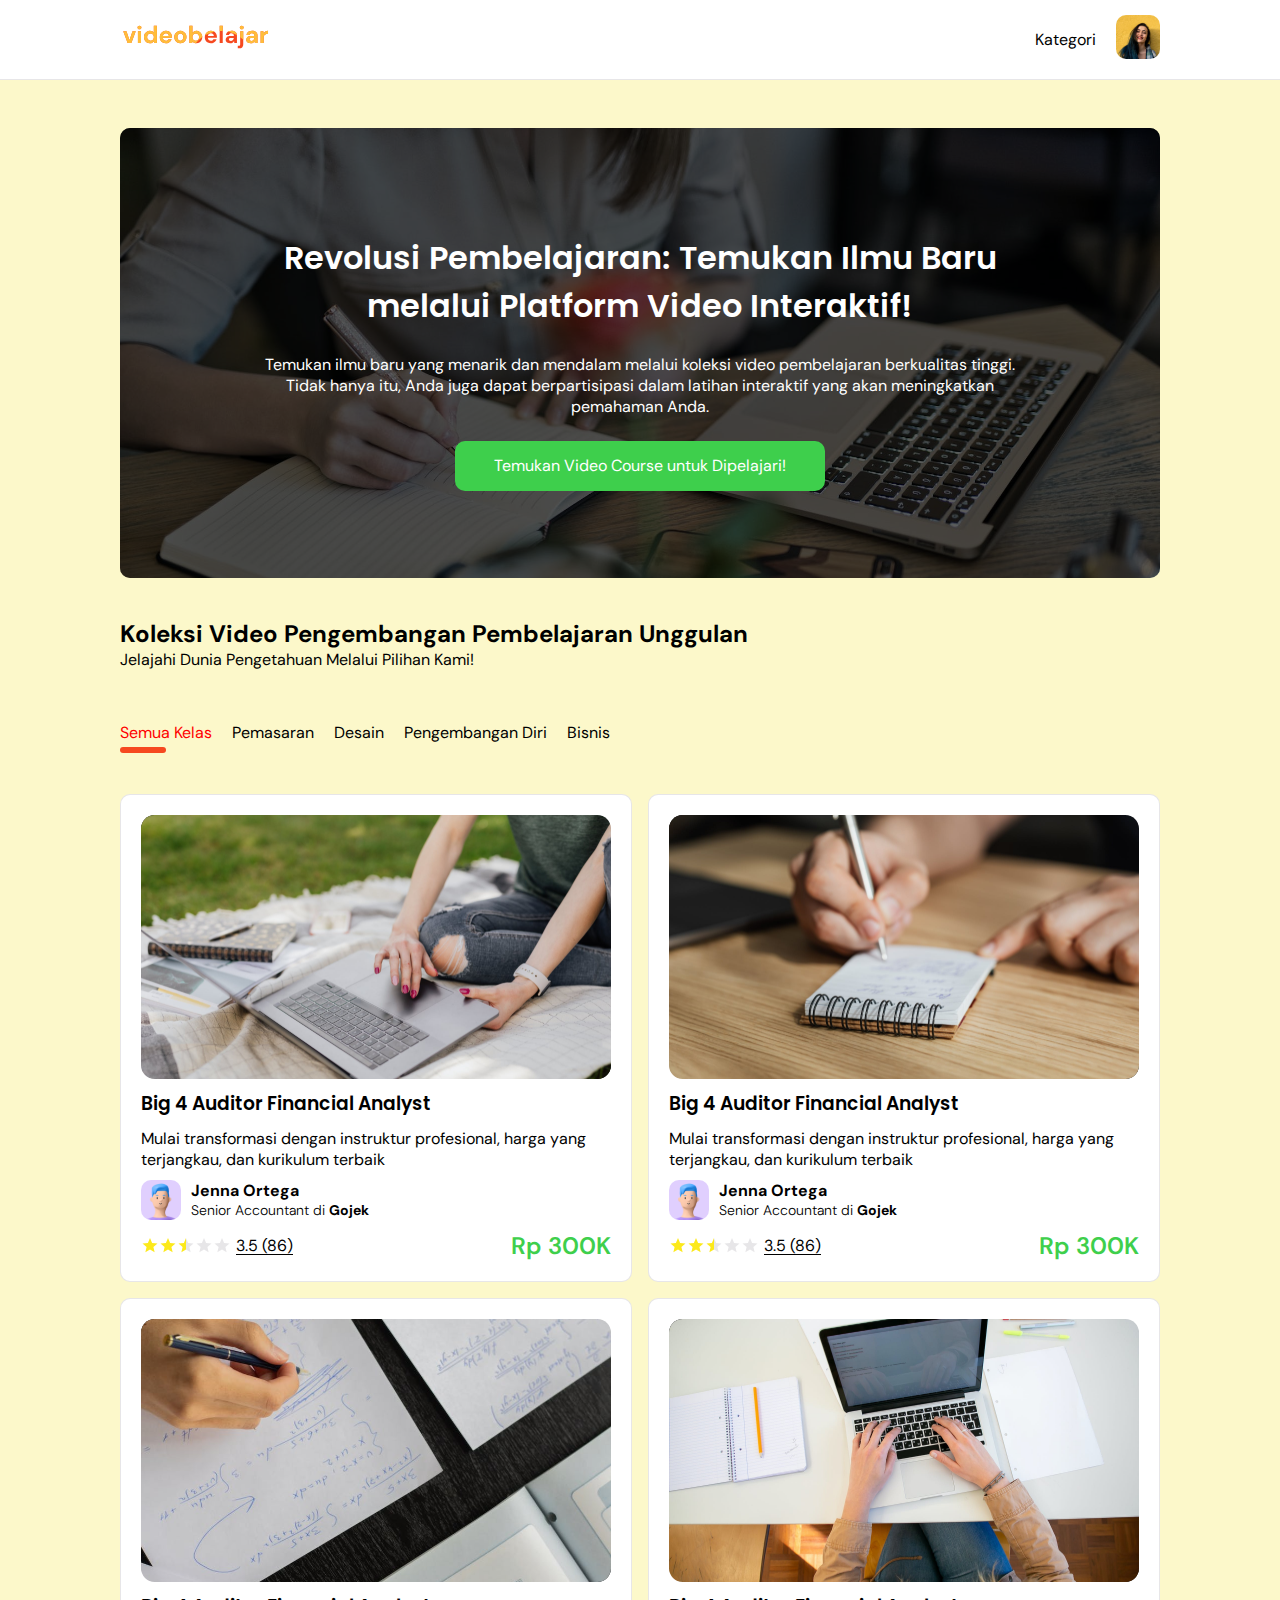
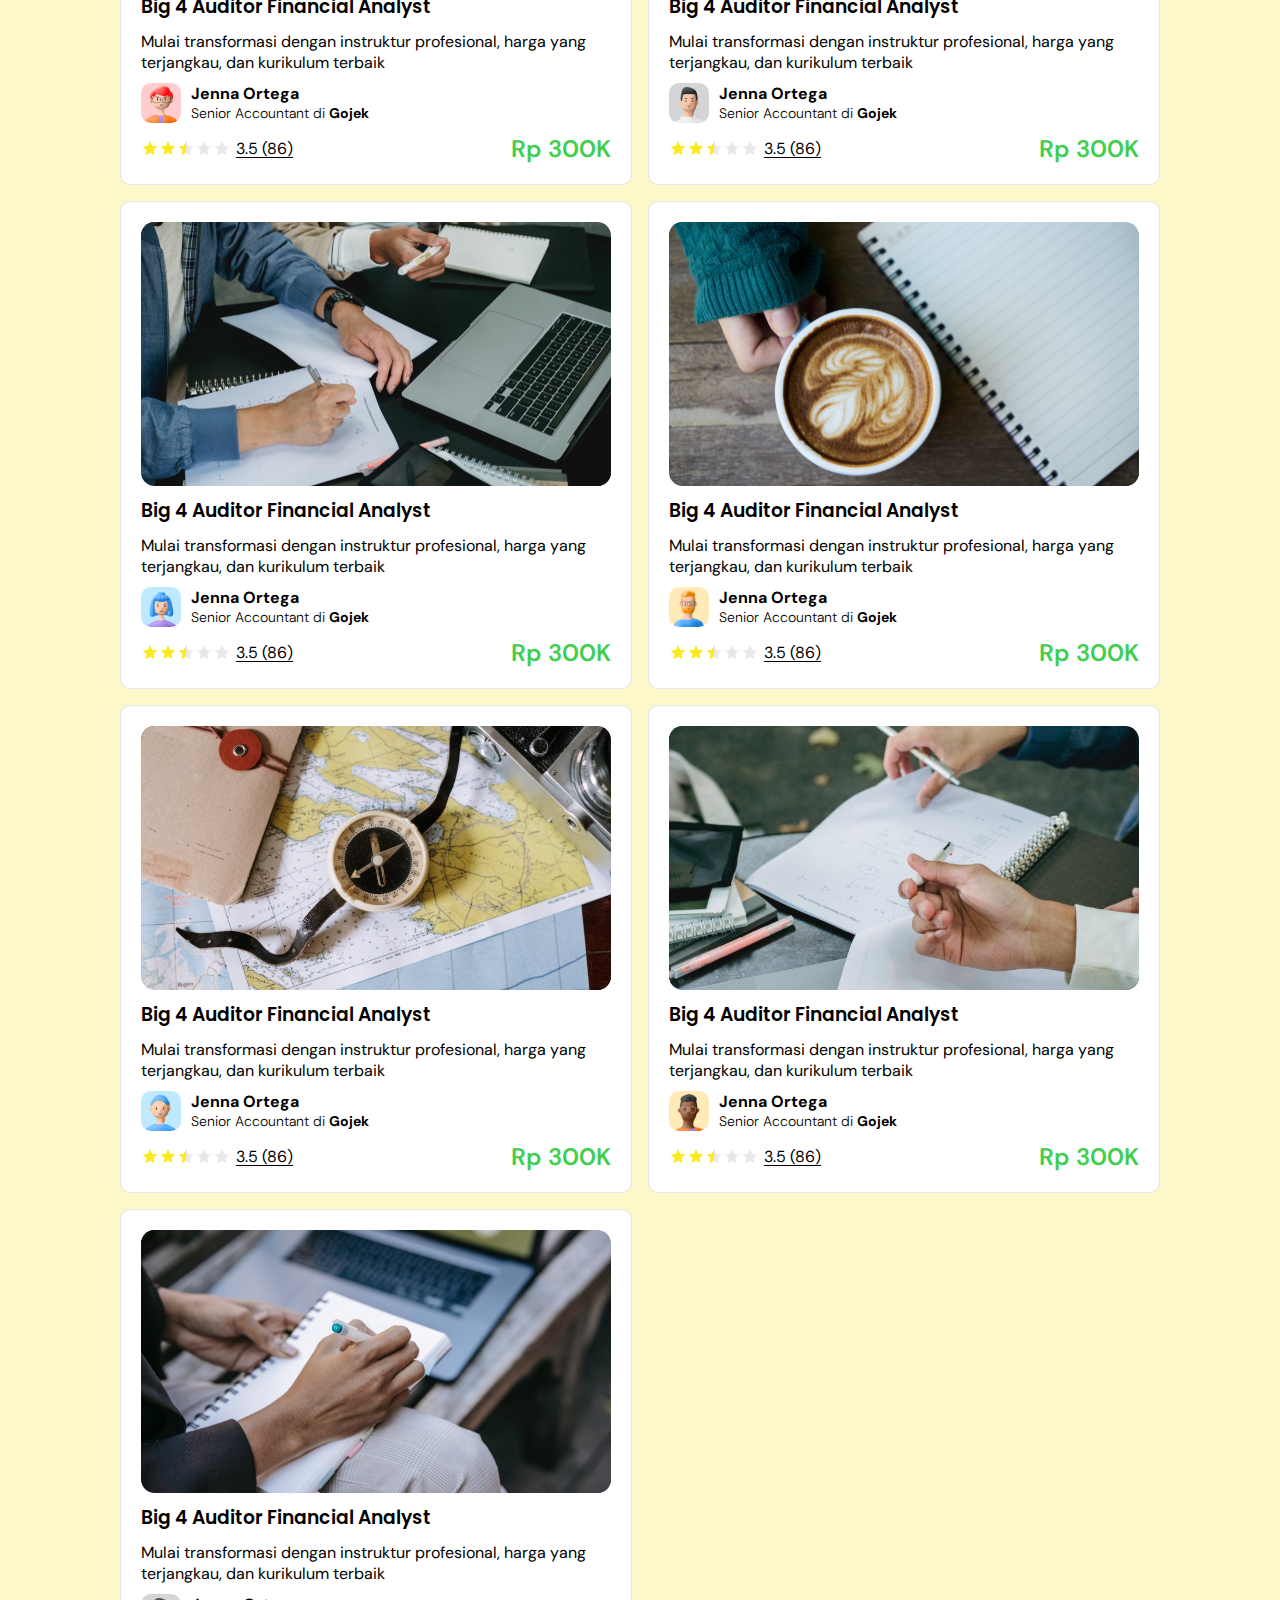
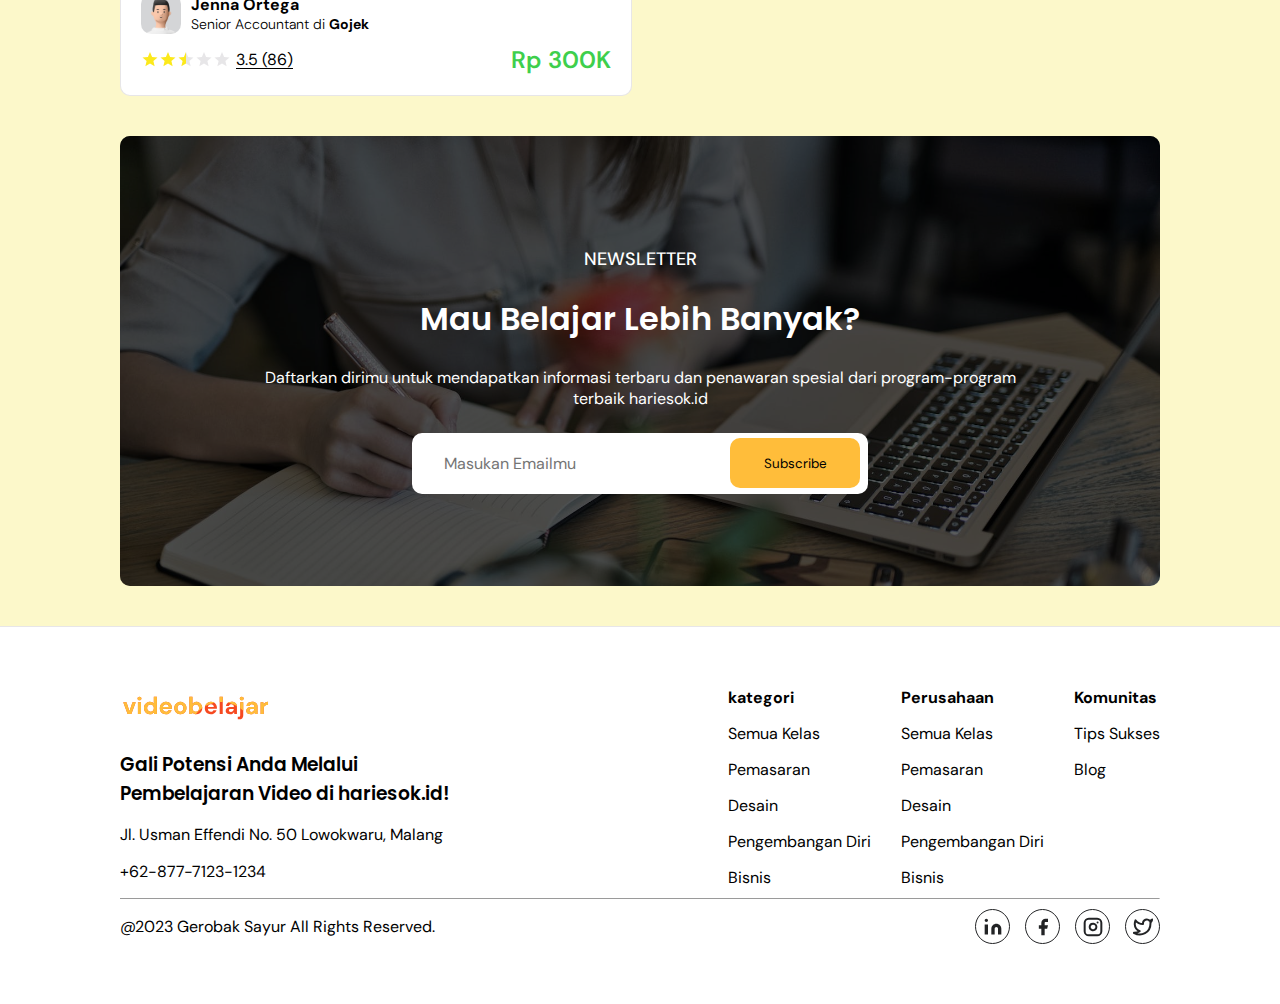
==== commit 8f69f57d: "web selesai" ====
--- a/index.html
+++ b/index.html
@@ -38,7 +38,7 @@
                     Temukan ilmu baru yang menarik dan mendalam melalui koleksi video pembelajaran berkualitas tinggi. Tidak hanya itu, Anda juga dapat berpartisipasi dalam latihan interaktif yang akan meningkatkan pemahaman Anda.
                 </p>
 
-                <button>
+                <button class="awal">
                     Temukan Video Course untuk Dipelajari!
                 </button>
             </div>
@@ -285,8 +285,10 @@
                 </p>
 
                 <div class="input-email">
-                    <input type="email" placeholder="Masukan Emailmu">
-                    <button>Subscribe</button>
+                    <div class="form-email">
+                        <input type="email" placeholder="Masukan Emailmu">
+                        <button class="Subscribe">Subscribe</button>
+                    </div>
                 </div>
             </div>
         </div>
--- a/Styles/styles index.css
+++ b/Styles/styles index.css
@@ -124,7 +124,7 @@
     border-radius: 10px;
 }
 
-.background-utama .content button{
+.background-utama .content .awal{
     width: 370px;
     height: 50px;
     background-color: #3ECF4C;
@@ -283,8 +283,39 @@
     font-weight: 500;
 }
 
+/* form subscribe email */
+
 .input-email{
-    display: flex;
+    width: 60%;
+    height: 20%;
+    display: flex;
+    padding: 8px 8px 8px 32px;
+    align-items: center;
+    justify-content: center;
+    background-color: #FFFFFF;
+    border-radius: 10px;
+}
+
+.form-email{
+    display: flex;
+    justify-content: space-between;
+    width: 100%;
+    /* border: solid; */
+}
+
+.form-email input{
+    border: none;
+    outline: none;
+    font-size: 1rem;
+}
+
+.input-email .form-email button{
+    width: 130px;
+    height: 50px;
+    background-color: #FFBD3A;
+    border-radius: 10px;
+    border: none;
+    outline: none;
 }
 
 /* footer */
@@ -307,7 +338,6 @@
     align-items: flex-start;
     flex-wrap: wrap;
     justify-content: space-between;
-    /* border: solid; */
 }
 
 hr{
@@ -510,6 +540,32 @@
         ;
     }
 
+    /* form input email */
+    .input-email{
+        background-color: transparent;
+        height: 100%;
+        /* border: solid; */
+        padding: 0;
+    }
+    .form-email{
+        flex-direction: column;
+        gap: 10px;
+        height: 60%;
+        /* border: solid; */
+    }
+
+    .form-email input{
+        text-align: center;
+        border-radius: 10px;
+        height: 40px;
+        width: 100%;
+    }
+
+    .input-email .form-email button{
+        height: 40px;
+        width: 100%;
+    }
+
     /* footer */
     footer{
         /* border: solid; */
